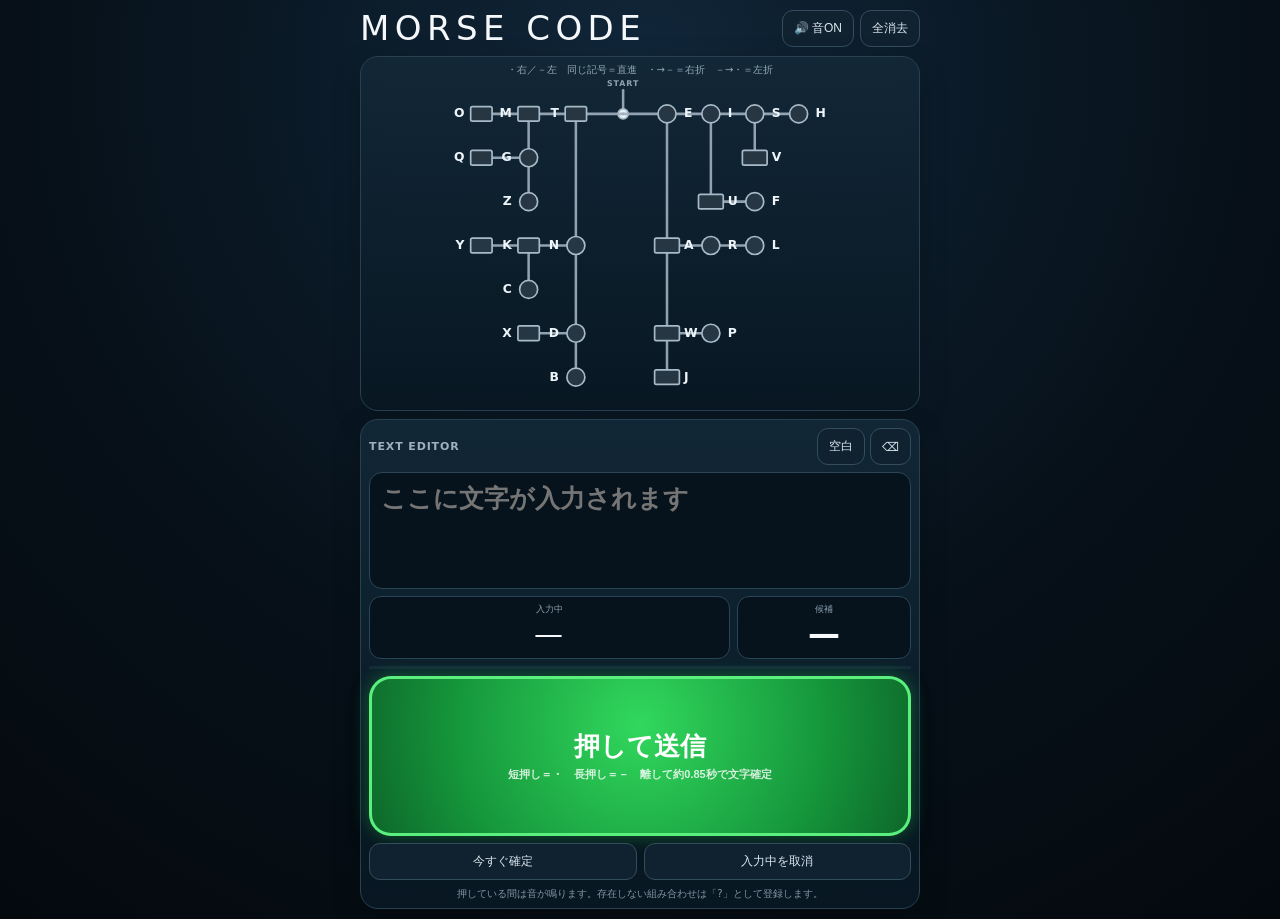
==== morse/index.html @ be8bdde5 "Adjust left-side Morse tree spacing and dash node width" ====
<!doctype html>
<html lang="ja">
<head>
<meta charset="utf-8" />
<meta name="viewport" content="width=device-width,initial-scale=1,viewport-fit=cover" />
<meta name="theme-color" content="#07111a" />
<title>Morse Tap</title>
<style>
:root{
  --line:#9fb0bf;--green:#25f05a;--text:#f4f8fb;--muted:#8396a4;
  --panel:#0d1d2a;--panel2:#07131c;--border:#284150;
}
*{box-sizing:border-box;-webkit-tap-highlight-color:transparent}
html,body{margin:0;min-height:100%;background:radial-gradient(circle at 50% 8%,#102639,#07111a 55%,#04090e);color:var(--text);font-family:system-ui,-apple-system,BlinkMacSystemFont,"Segoe UI",sans-serif}
body{min-height:100svh;padding:max(8px,env(safe-area-inset-top)) 10px max(10px,env(safe-area-inset-bottom));overscroll-behavior:none}
button,.tree-wrap{-webkit-user-select:none;user-select:none;-webkit-touch-callout:none}
.app{width:min(100%,560px);margin:auto;display:grid;gap:8px}
.header{display:flex;align-items:center;justify-content:space-between;gap:8px;min-height:38px}
.title{font-size:clamp(20px,7vw,34px);font-weight:300;letter-spacing:.16em;white-space:nowrap}
.header-actions{display:flex;gap:6px}.mini,.btn{border:1px solid #334d5c;background:#102230;color:#dce7ef;border-radius:11px;padding:9px 11px;font-size:12px;touch-action:manipulation}
.card{background:linear-gradient(180deg,rgba(18,39,55,.96),rgba(8,23,34,.96));border:1px solid var(--border);border-radius:18px;box-shadow:0 10px 30px rgba(0,0,0,.18)}
.tree-wrap{padding:6px 6px 7px;overflow:hidden}
.tree-title{text-align:center;font-size:10px;color:#93a8b7;margin:0 0 3px;line-height:1.3}
.tree-stage{height:clamp(205px,36svh,335px);width:100%}
.tree-stage svg{width:100%;height:100%;display:block}
.wire{stroke:var(--line);stroke-width:4.5;stroke-linecap:round;stroke-linejoin:round;fill:none;opacity:.9}
.wire.on{stroke:var(--green);filter:drop-shadow(0 0 4px #20ff58) drop-shadow(0 0 10px rgba(32,255,88,.7))}
.node-shape{fill:#263743;stroke:#a8bac7;stroke-width:3}.node-shape.on{fill:var(--green);stroke:#8affaa;filter:drop-shadow(0 0 4px #20ff58) drop-shadow(0 0 10px #20ff58)}
.node-letter{fill:#eef5fa;font-size:22px;font-weight:700;dominant-baseline:middle}.root-dot{fill:#e7f1f8;stroke:#a8bac7;stroke-width:3}.root-label{fill:#8fa5b5;font-size:14px;font-weight:700;letter-spacing:.12em}
.work{padding:8px;display:grid;gap:7px}
.editor-head{display:flex;align-items:center;justify-content:space-between;gap:8px}.editor-title{font-size:11px;color:#9fb1bf;font-weight:700;letter-spacing:.08em}.editor-tools{display:flex;gap:5px}
#editor{display:block;width:100%;height:clamp(70px,13svh,120px);resize:none;border:1px solid #2a4555;border-radius:13px;background:var(--panel2);color:#fff;padding:10px 11px;font:600 clamp(18px,5.5vw,25px)/1.45 ui-monospace,SFMono-Regular,Menlo,monospace;outline:none;-webkit-user-select:text;user-select:text;-webkit-touch-callout:default}
#editor:focus{border-color:#4b7188;box-shadow:0 0 0 2px rgba(75,113,136,.18)}
.status{display:grid;grid-template-columns:1.35fr .65fr;gap:7px}.readout{background:var(--panel2);border:1px solid #2a4555;border-radius:12px;padding:6px 8px;text-align:center;min-height:54px}.label{font-size:9px;color:#8da2b2;margin-bottom:2px}.morse{font-size:clamp(21px,6vw,29px);letter-spacing:.08em;line-height:1.15;white-space:nowrap;overflow:hidden;text-overflow:ellipsis}.decoded{font-size:clamp(24px,7vw,32px);font-weight:800;line-height:1.05}
.waitbar{height:3px;background:#152b39;border-radius:99px;overflow:hidden}.waitfill{height:100%;width:0;background:var(--green);box-shadow:0 0 8px rgba(37,240,90,.7)}
#tap{width:100%;height:clamp(105px,18svh,160px);border:0;border-radius:22px;background:radial-gradient(circle at 50% 30%,#31d85d,#15953b 64%,#0d6629);color:#fff;font-size:clamp(20px,6vw,26px);font-weight:850;touch-action:none;box-shadow:0 0 0 3px #5bf07e inset,0 0 18px rgba(38,240,91,.34),0 10px 24px rgba(0,0,0,.24);transition:transform .06s,filter .06s}
.tap-sub{display:block;font-size:11px;font-weight:600;opacity:.82;margin-top:3px}#tap.active{transform:scale(.985);filter:brightness(1.28);box-shadow:0 0 0 4px #8affaa inset,0 0 24px #21ff58,0 0 45px rgba(33,255,88,.45)}
.bottom{display:grid;grid-template-columns:1fr 1fr;gap:7px}.btn{padding:9px 7px;font-size:12px}.hint{text-align:center;color:var(--muted);font-size:10px;line-height:1.35;margin:0}
@media(max-width:380px){
  body{padding-left:6px;padding-right:6px}.app{gap:6px}.title{font-size:20px;letter-spacing:.1em}.mini{padding:7px 8px}.tree-stage{height:clamp(185px,33svh,260px)}.tree-title{font-size:9px}.node-letter{font-size:20px}.work{padding:6px;gap:5px}#editor{height:70px;padding:8px 9px}.readout{min-height:48px;padding:5px}.label{font-size:8px}#tap{height:100px;border-radius:18px}.bottom{gap:5px}.btn{padding:8px 5px}.hint{font-size:9px}
}
@media(max-height:680px){
  body{padding-top:5px;padding-bottom:5px}.header{min-height:30px}.title{font-size:19px}.tree-stage{height:190px}#editor{height:62px;font-size:18px}.readout{min-height:45px}#tap{height:88px}.tap-sub{margin-top:1px}.hint{display:none}
}
</style>
</head>
<body>
<main class="app">
  <div class="header">
    <div class="title">MORSE CODE</div>
    <div class="header-actions">
      <button id="soundToggle" class="mini" type="button">🔊 音ON</button>
      <button id="clearAll" class="mini" type="button">全消去</button>
    </div>
  </div>

  <section class="card tree-wrap">
    <div class="tree-title">・右／－左　同じ記号＝直進　・→－＝右折　－→・＝左折</div>
    <div class="tree-stage"><svg id="treeSvg" aria-label="モールス樹形図"></svg></div>
  </section>

  <section class="card work">
    <div class="editor-head">
      <div class="editor-title">TEXT EDITOR</div>
      <div class="editor-tools">
        <button id="addSpace" class="mini" type="button">空白</button>
        <button id="backspace" class="mini" type="button">⌫</button>
      </div>
    </div>
    <textarea id="editor" aria-label="モールス解読テキスト" placeholder="ここに文字が入力されます"></textarea>

    <div class="status">
      <div class="readout"><div class="label">入力中</div><div id="morse" class="morse">—</div></div>
      <div class="readout"><div class="label">候補</div><div id="decoded" class="decoded">—</div></div>
    </div>
    <div class="waitbar" aria-hidden="true"><div id="waitfill" class="waitfill"></div></div>

    <button id="tap" type="button">押して送信<span class="tap-sub">短押し＝・　長押し＝－　離して約0.85秒で文字確定</span></button>
    <div class="bottom">
      <button id="commitNow" class="btn" type="button">今すぐ確定</button>
      <button id="clearCurrent" class="btn" type="button">入力中を取消</button>
    </div>
    <p class="hint">押している間は音が鳴ります。存在しない組み合わせは「?」として登録します。</p>
  </section>
</main>

<script>
const MORSE={
  '.':'E','-':'T','..':'I','.-':'A','-.':'N','--':'M',
  '...':'S','..-':'U','.-.':'R','.--':'W','-..':'D','-.-':'K','--.':'G','---':'O',
  '....':'H','...-':'V','..-.':'F','.-..':'L','.--.':'P','.---':'J',
  '-...':'B','-..-':'X','-.-.':'C','-.--':'Y','--..':'Z','--.-':'Q'
};

const svg=document.getElementById('treeSvg');
const NS='http://www.w3.org/2000/svg';
const STEP=78;
const LEFT_STEP=84;
const ROOT={x:400,y:68};
const DIRS=[[1,0],[0,1],[-1,0],[0,-1]];
// T→N +2 / N→D +1 / E→A +2 / A→W +1 / I→U +1
const EDGE_SCALE={'-.':3,'-..':2,'.-':3,'.--':2,'..-':2};
const nodes={'':{path:'',x:ROOT.x,y:ROOT.y,dir:null}};
const paths=Object.keys(MORSE).sort((a,b)=>a.length-b.length||a.localeCompare(b));

for(const path of paths){
  const parentPath=path.slice(0,-1),parent=nodes[parentPath],symbol=path.at(-1);
  let dir;
  if(path.length===1) dir=symbol==='.'?0:2;
  else{
    const prev=path.at(-2);dir=parent.dir;
    if(symbol!==prev){
      if(prev==='.'&&symbol==='-') dir=(dir+1)%4;
      if(prev==='-'&&symbol==='.') dir=(dir+3)%4;
    }
  }
  const scale=EDGE_SCALE[path]||1;
  const moveStep=dir===2?LEFT_STEP:STEP;
  nodes[path]={path,parentPath,symbol,dir,x:parent.x+DIRS[dir][0]*moveStep*scale,y:parent.y+DIRS[dir][1]*moveStep*scale};
}

const positions=paths.map(p=>nodes[p]);
const minX=Math.min(ROOT.x,...positions.map(n=>n.x))-52;
const maxX=Math.max(ROOT.x,...positions.map(n=>n.x))+52;
const maxY=Math.max(ROOT.y,...positions.map(n=>n.y))+46;
svg.setAttribute('viewBox',`${minX} 6 ${maxX-minX} ${maxY-6}`);
svg.setAttribute('preserveAspectRatio','xMidYMid meet');

function el(tag,attrs={}){const n=document.createElementNS(NS,tag);for(const[k,v]of Object.entries(attrs))n.setAttribute(k,v);return n}
function labelPosition(node){const side=node.x<ROOT.x?-1:1;return{x:node.x+side*30,y:node.y,anchor:side<0?'end':'start'}}
function buildTree(){
  svg.innerHTML='';
  svg.appendChild(el('line',{x1:ROOT.x,y1:26,x2:ROOT.x,y2:ROOT.y-10,class:'wire'}));
  svg.appendChild(el('circle',{cx:ROOT.x,cy:ROOT.y,r:9,class:'root-dot'}));
  const st=el('text',{x:ROOT.x,y:18,class:'root-label','text-anchor':'middle'});st.textContent='START';svg.appendChild(st);
  for(const path of paths){const n=nodes[path],p=nodes[n.parentPath];svg.appendChild(el('line',{x1:p.x,y1:p.y,x2:n.x,y2:n.y,class:'wire','data-path':path}))}
  for(const path of paths){
    const n=nodes[path];
    let shape;
    if(n.symbol==='.'){
      shape=el('circle',{cx:n.x,cy:n.y,r:16,class:'node-shape','data-path':path});
    }else{
      const dashW=n.x<ROOT.x?38:44;
      shape=el('rect',{x:n.x-dashW/2,y:n.y-13,width:dashW,height:26,rx:3,class:'node-shape','data-path':path});
    }
    svg.appendChild(shape);
    const lp=labelPosition(n),t=el('text',{x:lp.x,y:lp.y,class:'node-letter','text-anchor':lp.anchor});t.textContent=MORSE[path];svg.appendChild(t);
  }
}
buildTree();

const tap=document.getElementById('tap');
const morseEl=document.getElementById('morse');
const decoded=document.getElementById('decoded');
const editor=document.getElementById('editor');
const waitfill=document.getElementById('waitfill');
const GAP_MS=850;
const DASH_MS=180;
let pressStart=0,pressing=false,current='',commitTimer=null,raf=null,gapStart=0;
let soundOn=true,audioCtx=null,osc=null,gain=null;

function render(){
  morseEl.textContent=current?current.replaceAll('.','・').replaceAll('-','－'):'—';
  decoded.textContent=current?(MORSE[current]||'?'):'—';
  svg.querySelectorAll('[data-path]').forEach(n=>n.classList.toggle('on',!!current&&current.startsWith(n.dataset.path)));
}
function scrollEditor(){editor.scrollTop=editor.scrollHeight;editor.setSelectionRange(editor.value.length,editor.value.length)}
function appendText(s){editor.value+=s;scrollEditor()}
function stopGapAnimation(){if(raf)cancelAnimationFrame(raf);raf=null;waitfill.style.width='0%'}
function animateGap(){
  const pct=Math.min(100,(performance.now()-gapStart)/GAP_MS*100);waitfill.style.width=pct+'%';
  if(pct<100&&current&&!pressing)raf=requestAnimationFrame(animateGap);else raf=null;
}
function scheduleCommit(){
  clearTimeout(commitTimer);stopGapAnimation();
  if(!current)return;
  gapStart=performance.now();raf=requestAnimationFrame(animateGap);
  commitTimer=setTimeout(commitCurrent,GAP_MS);
}
function commitCurrent(){
  clearTimeout(commitTimer);commitTimer=null;stopGapAnimation();
  if(!current)return;
  appendText(MORSE[current]||'?');
  current='';render();
}
function clearCurrent(){clearTimeout(commitTimer);commitTimer=null;stopGapAnimation();current='';render()}

function ensureAudio(){
  if(!audioCtx){const AC=window.AudioContext||window.webkitAudioContext;if(AC)audioCtx=new AC()}
  if(audioCtx&&audioCtx.state==='suspended')audioCtx.resume();
}
function startTone(){
  if(!soundOn)return;ensureAudio();if(!audioCtx)return;
  stopTone();
  osc=audioCtx.createOscillator();gain=audioCtx.createGain();
  osc.type='sine';osc.frequency.value=660;gain.gain.setValueAtTime(0.0001,audioCtx.currentTime);gain.gain.exponentialRampToValueAtTime(0.22,audioCtx.currentTime+0.012);
  osc.connect(gain);gain.connect(audioCtx.destination);osc.start();
}
function stopTone(){
  if(!osc||!audioCtx)return;
  try{gain.gain.cancelScheduledValues(audioCtx.currentTime);gain.gain.setValueAtTime(Math.max(gain.gain.value,0.0001),audioCtx.currentTime);gain.gain.exponentialRampToValueAtTime(0.0001,audioCtx.currentTime+0.025);osc.stop(audioCtx.currentTime+0.03)}catch(e){}
  osc=null;gain=null;
}

function down(e){
  if(e.cancelable)e.preventDefault();if(pressing)return;
  clearTimeout(commitTimer);commitTimer=null;stopGapAnimation();
  pressing=true;pressStart=performance.now();tap.classList.add('active');startTone();
  try{tap.setPointerCapture?.(e.pointerId)}catch(_){}
}
function up(e){
  if(e.cancelable)e.preventDefault();if(!pressing)return;
  const ms=performance.now()-pressStart;pressing=false;tap.classList.remove('active');stopTone();
  current+=ms<DASH_MS?'.':'-';render();scheduleCommit();
}

tap.addEventListener('pointerdown',down);
tap.addEventListener('pointerup',up);
tap.addEventListener('pointercancel',up);
tap.addEventListener('contextmenu',e=>e.preventDefault());
tap.addEventListener('selectstart',e=>e.preventDefault());

document.getElementById('commitNow').onclick=commitCurrent;
document.getElementById('clearCurrent').onclick=clearCurrent;
document.getElementById('addSpace').onclick=()=>{if(current)commitCurrent();appendText(' ')};
document.getElementById('backspace').onclick=()=>{if(current){clearCurrent();return}editor.value=editor.value.slice(0,-1);scrollEditor()};
document.getElementById('clearAll').onclick=()=>{clearCurrent();editor.value=''};
document.getElementById('soundToggle').onclick=e=>{soundOn=!soundOn;e.currentTarget.textContent=soundOn?'🔊 音ON':'🔇 音OFF';if(!soundOn)stopTone()};

render();
</script>
</body>
</html>
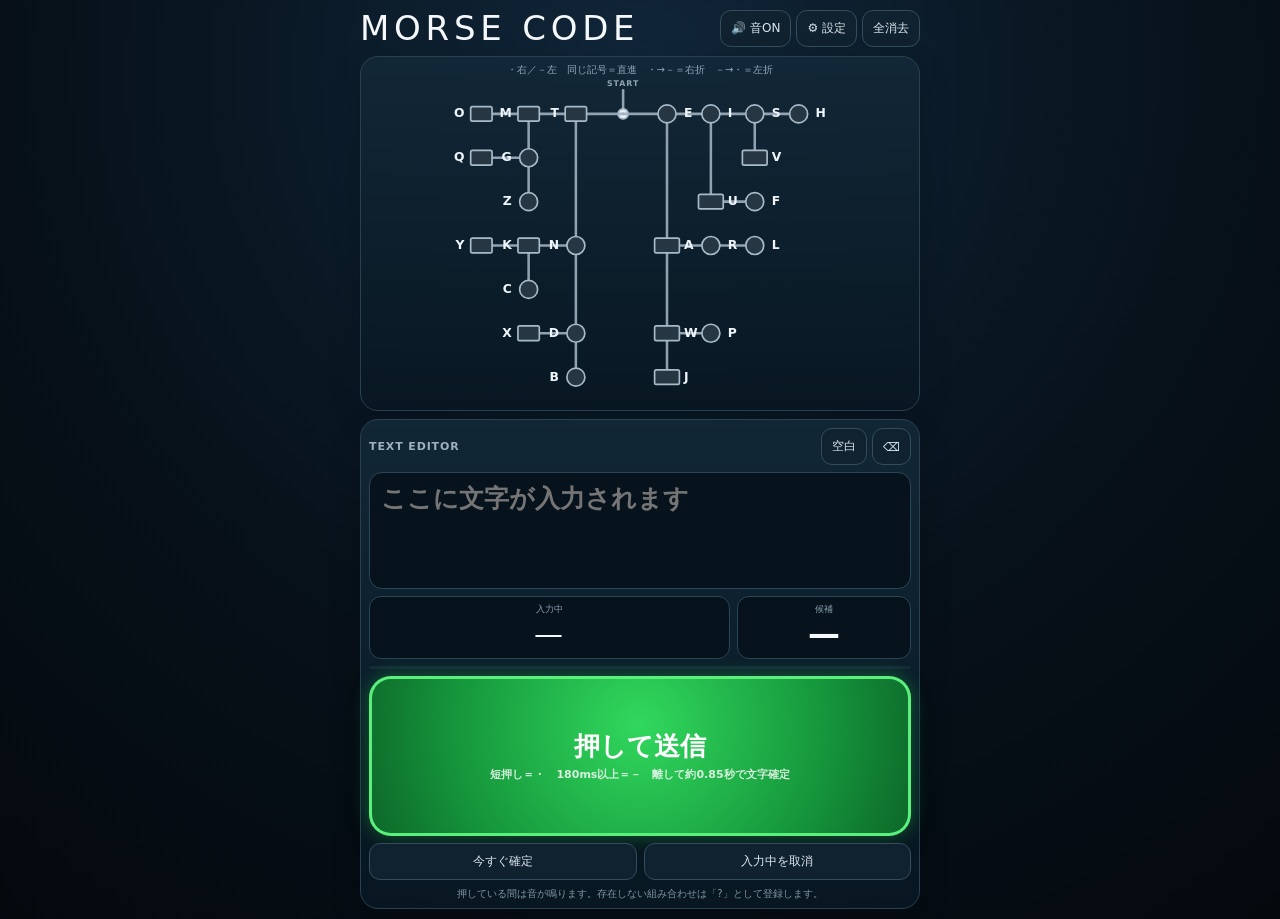
==== commit de5b2b39: "Add adjustable Morse timing settings with live preview" ====
--- a/morse/index.html
+++ b/morse/index.html
@@ -13,11 +13,13 @@
 *{box-sizing:border-box;-webkit-tap-highlight-color:transparent}
 html,body{margin:0;min-height:100%;background:radial-gradient(circle at 50% 8%,#102639,#07111a 55%,#04090e);color:var(--text);font-family:system-ui,-apple-system,BlinkMacSystemFont,"Segoe UI",sans-serif}
 body{min-height:100svh;padding:max(8px,env(safe-area-inset-top)) 10px max(10px,env(safe-area-inset-bottom));overscroll-behavior:none}
+body.settings-open{overflow:hidden}
 button,.tree-wrap{-webkit-user-select:none;user-select:none;-webkit-touch-callout:none}
+button,input{font:inherit}
 .app{width:min(100%,560px);margin:auto;display:grid;gap:8px}
-.header{display:flex;align-items:center;justify-content:space-between;gap:8px;min-height:38px}
-.title{font-size:clamp(20px,7vw,34px);font-weight:300;letter-spacing:.16em;white-space:nowrap}
-.header-actions{display:flex;gap:6px}.mini,.btn{border:1px solid #334d5c;background:#102230;color:#dce7ef;border-radius:11px;padding:9px 11px;font-size:12px;touch-action:manipulation}
+.header{display:flex;align-items:center;justify-content:space-between;gap:6px;min-height:38px}
+.title{font-size:clamp(19px,6.5vw,34px);font-weight:300;letter-spacing:.14em;white-space:nowrap}
+.header-actions{display:flex;gap:5px;flex-shrink:0}.mini,.btn{border:1px solid #334d5c;background:#102230;color:#dce7ef;border-radius:11px;padding:9px 10px;font-size:12px;touch-action:manipulation}
 .card{background:linear-gradient(180deg,rgba(18,39,55,.96),rgba(8,23,34,.96));border:1px solid var(--border);border-radius:18px;box-shadow:0 10px 30px rgba(0,0,0,.18)}
 .tree-wrap{padding:6px 6px 7px;overflow:hidden}
 .tree-title{text-align:center;font-size:10px;color:#93a8b7;margin:0 0 3px;line-height:1.3}
@@ -36,11 +38,19 @@
 #tap{width:100%;height:clamp(105px,18svh,160px);border:0;border-radius:22px;background:radial-gradient(circle at 50% 30%,#31d85d,#15953b 64%,#0d6629);color:#fff;font-size:clamp(20px,6vw,26px);font-weight:850;touch-action:none;box-shadow:0 0 0 3px #5bf07e inset,0 0 18px rgba(38,240,91,.34),0 10px 24px rgba(0,0,0,.24);transition:transform .06s,filter .06s}
 .tap-sub{display:block;font-size:11px;font-weight:600;opacity:.82;margin-top:3px}#tap.active{transform:scale(.985);filter:brightness(1.28);box-shadow:0 0 0 4px #8affaa inset,0 0 24px #21ff58,0 0 45px rgba(33,255,88,.45)}
 .bottom{display:grid;grid-template-columns:1fr 1fr;gap:7px}.btn{padding:9px 7px;font-size:12px}.hint{text-align:center;color:var(--muted);font-size:10px;line-height:1.35;margin:0}
+
+/* Settings bottom sheet */
+.settings-backdrop{position:fixed;inset:0;background:rgba(0,0,0,.62);backdrop-filter:blur(5px);-webkit-backdrop-filter:blur(5px);display:none;align-items:flex-end;justify-content:center;z-index:50;padding:12px 10px max(10px,env(safe-area-inset-bottom))}
+.settings-backdrop.open{display:flex}
+.settings-sheet{width:min(100%,560px);max-height:min(84svh,720px);overflow:auto;background:linear-gradient(180deg,#102534,#091723);border:1px solid #355263;border-radius:22px 22px 16px 16px;box-shadow:0 -14px 50px rgba(0,0,0,.45);padding:13px}
+.settings-head{display:flex;align-items:center;justify-content:space-between;gap:8px;margin-bottom:8px}.settings-title{font-size:19px;font-weight:800;letter-spacing:.04em}.close-settings{width:38px;height:38px;padding:0;border-radius:11px;font-size:20px}
+.preview{background:#06121b;border:1px solid #284554;border-radius:15px;padding:10px 12px;margin-bottom:11px;text-align:center}.preview-top{display:flex;align-items:center;justify-content:center;gap:7px;color:#a7bac7;font-size:11px}.preview-led{width:8px;height:8px;border-radius:50%;background:var(--green);box-shadow:0 0 9px var(--green)}.preview-code{font:800 25px/1.25 ui-monospace,SFMono-Regular,Menlo,monospace;letter-spacing:.1em;margin-top:5px}.preview-current{height:20px;margin-top:2px;color:var(--green);font-size:13px;font-weight:800}.setting-row{background:#0a1924;border:1px solid #294451;border-radius:15px;padding:11px;margin-top:9px}.setting-name{font-size:14px;font-weight:800}.setting-help{font-size:10px;color:#8499a8;margin-top:3px;line-height:1.45}.setting-control{display:grid;grid-template-columns:1fr 94px;gap:10px;align-items:center;margin-top:10px}.setting-control input[type="range"]{width:100%;accent-color:var(--green)}.number-wrap{display:flex;align-items:center;gap:4px}.number-wrap input{width:67px;background:#06121b;color:#fff;border:1px solid #3a596a;border-radius:9px;padding:8px 6px;text-align:right;font-weight:750;outline:none}.number-wrap input:focus{border-color:var(--green)}.unit{font-size:11px;color:#9aafbc}.scale-labels{display:flex;justify-content:space-between;color:#6f8796;font-size:9px;margin-top:1px}.setting-actions{display:grid;grid-template-columns:1fr 1fr;gap:8px;margin-top:11px}.settings-note{font-size:9px;color:#718794;line-height:1.45;margin:8px 2px 0;text-align:center}
+
 @media(max-width:380px){
-  body{padding-left:6px;padding-right:6px}.app{gap:6px}.title{font-size:20px;letter-spacing:.1em}.mini{padding:7px 8px}.tree-stage{height:clamp(185px,33svh,260px)}.tree-title{font-size:9px}.node-letter{font-size:20px}.work{padding:6px;gap:5px}#editor{height:70px;padding:8px 9px}.readout{min-height:48px;padding:5px}.label{font-size:8px}#tap{height:100px;border-radius:18px}.bottom{gap:5px}.btn{padding:8px 5px}.hint{font-size:9px}
+  body{padding-left:6px;padding-right:6px}.app{gap:6px}.title{font-size:18px;letter-spacing:.08em}.header-actions{gap:3px}.header-actions .mini{padding:7px 7px;font-size:11px}.tree-stage{height:clamp(185px,33svh,260px)}.tree-title{font-size:9px}.node-letter{font-size:20px}.work{padding:6px;gap:5px}#editor{height:70px;padding:8px 9px}.readout{min-height:48px;padding:5px}.label{font-size:8px}#tap{height:100px;border-radius:18px}.bottom{gap:5px}.btn{padding:8px 5px}.hint{font-size:9px}.settings-backdrop{padding-left:5px;padding-right:5px}.settings-sheet{padding:10px;max-height:88svh}.setting-control{grid-template-columns:1fr 86px;gap:7px}.number-wrap input{width:60px}.preview-code{font-size:22px}
 }
 @media(max-height:680px){
-  body{padding-top:5px;padding-bottom:5px}.header{min-height:30px}.title{font-size:19px}.tree-stage{height:190px}#editor{height:62px;font-size:18px}.readout{min-height:45px}#tap{height:88px}.tap-sub{margin-top:1px}.hint{display:none}
+  body{padding-top:5px;padding-bottom:5px}.header{min-height:30px}.title{font-size:18px}.tree-stage{height:190px}#editor{height:62px;font-size:18px}.readout{min-height:45px}#tap{height:88px}.tap-sub{margin-top:1px}.hint{display:none}.settings-sheet{max-height:91svh}.preview{padding:7px 10px}.setting-row{padding:9px}.setting-help{line-height:1.3}
 }
 </style>
 </head>
@@ -50,6 +60,7 @@
     <div class="title">MORSE CODE</div>
     <div class="header-actions">
       <button id="soundToggle" class="mini" type="button">🔊 音ON</button>
+      <button id="openSettings" class="mini" type="button">⚙️ 設定</button>
       <button id="clearAll" class="mini" type="button">全消去</button>
     </div>
   </div>
@@ -75,7 +86,7 @@
     </div>
     <div class="waitbar" aria-hidden="true"><div id="waitfill" class="waitfill"></div></div>
 
-    <button id="tap" type="button">押して送信<span class="tap-sub">短押し＝・　長押し＝－　離して約0.85秒で文字確定</span></button>
+    <button id="tap" type="button">押して送信<span id="tapSub" class="tap-sub"></span></button>
     <div class="bottom">
       <button id="commitNow" class="btn" type="button">今すぐ確定</button>
       <button id="clearCurrent" class="btn" type="button">入力中を取消</button>
@@ -83,6 +94,47 @@
     <p class="hint">押している間は音が鳴ります。存在しない組み合わせは「?」として登録します。</p>
   </section>
 </main>
+
+<div id="settingsBackdrop" class="settings-backdrop" aria-hidden="true">
+  <section class="settings-sheet" role="dialog" aria-modal="true" aria-labelledby="settingsTitle">
+    <div class="settings-head">
+      <div id="settingsTitle" class="settings-title">⚙️ MORSE SETTINGS</div>
+      <button id="closeSettings" class="mini close-settings" type="button" aria-label="設定を閉じる">×</button>
+    </div>
+
+    <div class="preview">
+      <div class="preview-top"><span class="preview-led"></span><span>サンプル再生中 — SOS</span></div>
+      <div class="preview-code">・・・　－－－　・・・</div>
+      <div id="previewCurrent" class="preview-current">設定を耳で確認できます</div>
+    </div>
+
+    <div class="setting-row">
+      <div class="setting-name">トン / ツーの境界</div>
+      <div class="setting-help">この時間より短ければ「・」、以上なら「－」として判定します。</div>
+      <div class="setting-control">
+        <input id="dashRange" type="range" min="80" max="500" step="10" />
+        <div class="number-wrap"><input id="dashNumber" type="number" inputmode="numeric" min="80" max="500" step="10" /><span class="unit">ms</span></div>
+      </div>
+      <div class="scale-labels"><span>短い</span><span>デフォルト 180ms</span><span>長い</span></div>
+    </div>
+
+    <div class="setting-row">
+      <div class="setting-name">文字同士の境界</div>
+      <div class="setting-help">最後の入力から、この時間だけ何も押さなければ1文字として自動確定します。</div>
+      <div class="setting-control">
+        <input id="gapRange" type="range" min="300" max="2000" step="50" />
+        <div class="number-wrap"><input id="gapNumber" type="number" inputmode="numeric" min="300" max="2000" step="50" /><span class="unit">ms</span></div>
+      </div>
+      <div class="scale-labels"><span>速く確定</span><span>デフォルト 850ms</span><span>ゆっくり</span></div>
+    </div>
+
+    <div class="setting-actions">
+      <button id="resetSettings" class="btn" type="button">デフォルトに戻す</button>
+      <button id="doneSettings" class="btn" type="button">完了</button>
+    </div>
+    <div class="settings-note">変更は自動保存され、この端末のブラウザに保持されます。サンプル音は設定画面を閉じると停止します。</div>
+  </section>
+</div>
 
 <script>
 const MORSE={
@@ -149,20 +201,39 @@
 }
 buildTree();
 
+const DEFAULT_DASH_MS=180;
+const DEFAULT_GAP_MS=850;
+const DASH_MIN=80,DASH_MAX=500,GAP_MIN=300,GAP_MAX=2000;
+const DASH_KEY='morse_dash_threshold';
+const GAP_KEY='morse_character_gap';
+
+function clamp(v,min,max){return Math.min(max,Math.max(min,v))}
+function loadSetting(key,fallback,min,max){
+  try{
+    const v=Number(localStorage.getItem(key));
+    return Number.isFinite(v)&&v>=min&&v<=max?v:fallback;
+  }catch(_){return fallback}
+}
+function saveSetting(key,value){try{localStorage.setItem(key,String(value))}catch(_){}}
+
+let DASH_MS=loadSetting(DASH_KEY,DEFAULT_DASH_MS,DASH_MIN,DASH_MAX);
+let GAP_MS=loadSetting(GAP_KEY,DEFAULT_GAP_MS,GAP_MIN,GAP_MAX);
+
 const tap=document.getElementById('tap');
+const tapSub=document.getElementById('tapSub');
 const morseEl=document.getElementById('morse');
 const decoded=document.getElementById('decoded');
 const editor=document.getElementById('editor');
 const waitfill=document.getElementById('waitfill');
-const GAP_MS=850;
-const DASH_MS=180;
 let pressStart=0,pressing=false,current='',commitTimer=null,raf=null,gapStart=0;
 let soundOn=true,audioCtx=null,osc=null,gain=null;
 
+function updateTapHelp(){tapSub.textContent=`短押し＝・　${DASH_MS}ms以上＝－　離して約${(GAP_MS/1000).toFixed(GAP_MS%1000===0?0:2)}秒で文字確定`}
 function render(){
   morseEl.textContent=current?current.replaceAll('.','・').replaceAll('-','－'):'—';
   decoded.textContent=current?(MORSE[current]||'?'):'—';
   svg.querySelectorAll('[data-path]').forEach(n=>n.classList.toggle('on',!!current&&current.startsWith(n.dataset.path)));
+  updateTapHelp();
 }
 function scrollEditor(){editor.scrollTop=editor.scrollHeight;editor.setSelectionRange(editor.value.length,editor.value.length)}
 function appendText(s){editor.value+=s;scrollEditor()}
@@ -227,7 +298,101 @@
 document.getElementById('clearAll').onclick=()=>{clearCurrent();editor.value=''};
 document.getElementById('soundToggle').onclick=e=>{soundOn=!soundOn;e.currentTarget.textContent=soundOn?'🔊 音ON':'🔇 音OFF';if(!soundOn)stopTone()};
 
-render();
+// Settings UI
+const settingsBackdrop=document.getElementById('settingsBackdrop');
+const dashRange=document.getElementById('dashRange');
+const dashNumber=document.getElementById('dashNumber');
+const gapRange=document.getElementById('gapRange');
+const gapNumber=document.getElementById('gapNumber');
+const previewCurrent=document.getElementById('previewCurrent');
+let settingsOpen=false,previewToken=0,previewOsc=null,previewGain=null;
+
+function syncSettingsUI(){
+  dashRange.value=DASH_MS;dashNumber.value=DASH_MS;
+  gapRange.value=GAP_MS;gapNumber.value=GAP_MS;
+}
+function applyDash(value){
+  const v=clamp(Math.round(Number(value)||DEFAULT_DASH_MS),DASH_MIN,DASH_MAX);
+  DASH_MS=v;saveSetting(DASH_KEY,v);syncSettingsUI();render();restartPreview();
+}
+function applyGap(value){
+  const v=clamp(Math.round(Number(value)||DEFAULT_GAP_MS),GAP_MIN,GAP_MAX);
+  GAP_MS=v;saveSetting(GAP_KEY,v);syncSettingsUI();render();
+  if(current&&!pressing)scheduleCommit();
+  restartPreview();
+}
+
+dashRange.addEventListener('input',e=>applyDash(e.target.value));
+gapRange.addEventListener('input',e=>applyGap(e.target.value));
+dashNumber.addEventListener('change',e=>applyDash(e.target.value));
+gapNumber.addEventListener('change',e=>applyGap(e.target.value));
+dashNumber.addEventListener('keydown',e=>{if(e.key==='Enter'){e.preventDefault();applyDash(e.currentTarget.value);e.currentTarget.blur()}});
+gapNumber.addEventListener('keydown',e=>{if(e.key==='Enter'){e.preventDefault();applyGap(e.currentTarget.value);e.currentTarget.blur()}});
+
+function stopPreviewTone(){
+  if(!previewOsc||!audioCtx)return;
+  try{previewGain.gain.cancelScheduledValues(audioCtx.currentTime);previewGain.gain.setValueAtTime(Math.max(previewGain.gain.value,0.0001),audioCtx.currentTime);previewGain.gain.exponentialRampToValueAtTime(0.0001,audioCtx.currentTime+0.02);previewOsc.stop(audioCtx.currentTime+0.025)}catch(_){}
+  previewOsc=null;previewGain=null;
+}
+function wait(ms,token){return new Promise(resolve=>setTimeout(()=>resolve(token===previewToken),Math.max(0,ms)))}
+async function previewTone(ms,token,symbol){
+  if(!settingsOpen||token!==previewToken)return false;
+  ensureAudio();if(!audioCtx)return wait(ms,token);
+  stopPreviewTone();
+  previewCurrent.textContent=symbol==='.'?'・ トン':'－ ツー';
+  previewOsc=audioCtx.createOscillator();previewGain=audioCtx.createGain();
+  previewOsc.type='sine';previewOsc.frequency.value=660;
+  previewGain.gain.setValueAtTime(0.0001,audioCtx.currentTime);previewGain.gain.exponentialRampToValueAtTime(0.20,audioCtx.currentTime+0.01);
+  previewOsc.connect(previewGain);previewGain.connect(audioCtx.destination);previewOsc.start();
+  const ok=await wait(ms,token);stopPreviewTone();return ok;
+}
+async function runPreview(token){
+  const sample=['...','---','...'];
+  while(settingsOpen&&token===previewToken){
+    for(let ci=0;ci<sample.length;ci++){
+      const code=sample[ci];
+      for(let si=0;si<code.length;si++){
+        const symbol=code[si];
+        const dotMs=Math.max(45,Math.round(DASH_MS*0.55));
+        const dashMs=Math.max(dotMs+20,Math.round(DASH_MS*1.5));
+        if(!await previewTone(symbol==='.'?dotMs:dashMs,token,symbol))return;
+        if(si<code.length-1){
+          previewCurrent.textContent='記号間';
+          if(!await wait(Math.max(35,Math.round(DASH_MS*0.5)),token))return;
+        }
+      }
+      if(ci<sample.length-1){
+        previewCurrent.textContent=`文字間 ${GAP_MS}ms`;
+        if(!await wait(GAP_MS,token))return;
+      }
+    }
+    previewCurrent.textContent='SOS ループ';
+    if(!await wait(Math.max(450,Math.round(GAP_MS*1.25)),token))return;
+  }
+}
+function restartPreview(){
+  if(!settingsOpen)return;
+  previewToken++;stopPreviewTone();
+  const token=previewToken;
+  previewCurrent.textContent='設定を反映中…';
+  setTimeout(()=>{if(settingsOpen&&token===previewToken)runPreview(token)},35);
+}
+function openSettings(){
+  settingsOpen=true;settingsBackdrop.classList.add('open');settingsBackdrop.setAttribute('aria-hidden','false');document.body.classList.add('settings-open');
+  syncSettingsUI();ensureAudio();restartPreview();
+}
+function closeSettings(){
+  settingsOpen=false;previewToken++;stopPreviewTone();previewCurrent.textContent='設定を耳で確認できます';settingsBackdrop.classList.remove('open');settingsBackdrop.setAttribute('aria-hidden','true');document.body.classList.remove('settings-open');
+}
+
+document.getElementById('openSettings').onclick=openSettings;
+document.getElementById('closeSettings').onclick=closeSettings;
+document.getElementById('doneSettings').onclick=closeSettings;
+document.getElementById('resetSettings').onclick=()=>{DASH_MS=DEFAULT_DASH_MS;GAP_MS=DEFAULT_GAP_MS;saveSetting(DASH_KEY,DASH_MS);saveSetting(GAP_KEY,GAP_MS);syncSettingsUI();render();if(current&&!pressing)scheduleCommit();restartPreview()};
+settingsBackdrop.addEventListener('pointerdown',e=>{if(e.target===settingsBackdrop)closeSettings()});
+document.addEventListener('keydown',e=>{if(e.key==='Escape'&&settingsOpen)closeSettings()});
+
+syncSettingsUI();render();
 </script>
 </body>
 </html>
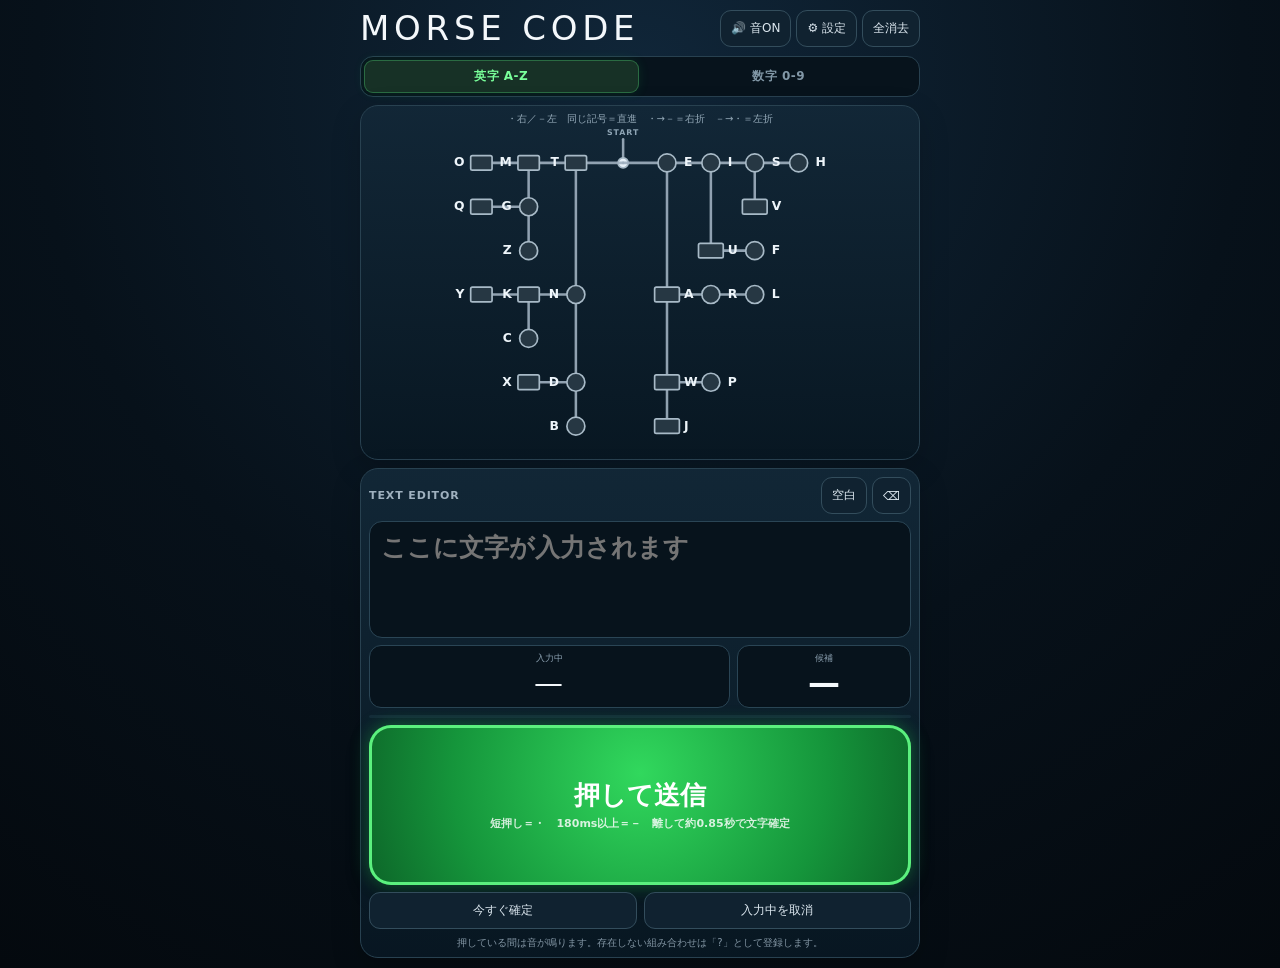
==== commit 49adc58c: "Add numeric Morse mode and tree" ====
--- a/morse/index.html
+++ b/morse/index.html
@@ -21,6 +21,9 @@
 .title{font-size:clamp(19px,6.5vw,34px);font-weight:300;letter-spacing:.14em;white-space:nowrap}
 .header-actions{display:flex;gap:5px;flex-shrink:0}.mini,.btn{border:1px solid #334d5c;background:#102230;color:#dce7ef;border-radius:11px;padding:9px 10px;font-size:12px;touch-action:manipulation}
 .card{background:linear-gradient(180deg,rgba(18,39,55,.96),rgba(8,23,34,.96));border:1px solid var(--border);border-radius:18px;box-shadow:0 10px 30px rgba(0,0,0,.18)}
+.mode-tabs{display:grid;grid-template-columns:1fr 1fr;gap:3px;padding:3px;background:#07131c;border:1px solid #284150;border-radius:13px}
+.mode-tab{border:0;background:transparent;color:#8298a7;border-radius:9px;padding:8px 10px;font-size:12px;font-weight:800;letter-spacing:.04em;touch-action:manipulation;transition:background .15s,color .15s,box-shadow .15s}
+.mode-tab.active{background:#173126;color:#79ff9a;box-shadow:inset 0 0 0 1px #2a6b42,0 0 12px rgba(37,240,90,.10)}
 .tree-wrap{padding:6px 6px 7px;overflow:hidden}
 .tree-title{text-align:center;font-size:10px;color:#93a8b7;margin:0 0 3px;line-height:1.3}
 .tree-stage{height:clamp(205px,36svh,335px);width:100%}
@@ -47,10 +50,10 @@
 .preview{background:#06121b;border:1px solid #284554;border-radius:15px;padding:10px 12px;margin-bottom:11px;text-align:center}.preview-top{display:flex;align-items:center;justify-content:center;gap:7px;color:#a7bac7;font-size:11px}.preview-led{width:8px;height:8px;border-radius:50%;background:var(--green);box-shadow:0 0 9px var(--green)}.preview-code{font:800 25px/1.25 ui-monospace,SFMono-Regular,Menlo,monospace;letter-spacing:.1em;margin-top:5px}.preview-current{height:20px;margin-top:2px;color:var(--green);font-size:13px;font-weight:800}.setting-row{background:#0a1924;border:1px solid #294451;border-radius:15px;padding:11px;margin-top:9px}.setting-name{font-size:14px;font-weight:800}.setting-help{font-size:10px;color:#8499a8;margin-top:3px;line-height:1.45}.setting-control{display:grid;grid-template-columns:1fr 94px;gap:10px;align-items:center;margin-top:10px}.setting-control input[type="range"]{width:100%;accent-color:var(--green)}.number-wrap{display:flex;align-items:center;gap:4px}.number-wrap input{width:67px;background:#06121b;color:#fff;border:1px solid #3a596a;border-radius:9px;padding:8px 6px;text-align:right;font-weight:750;outline:none}.number-wrap input:focus{border-color:var(--green)}.unit{font-size:11px;color:#9aafbc}.scale-labels{display:flex;justify-content:space-between;color:#6f8796;font-size:9px;margin-top:1px}.setting-actions{display:grid;grid-template-columns:1fr 1fr;gap:8px;margin-top:11px}.settings-note{font-size:9px;color:#718794;line-height:1.45;margin:8px 2px 0;text-align:center}
 
 @media(max-width:380px){
-  body{padding-left:6px;padding-right:6px}.app{gap:6px}.title{font-size:18px;letter-spacing:.08em}.header-actions{gap:3px}.header-actions .mini{padding:7px 7px;font-size:11px}.tree-stage{height:clamp(185px,33svh,260px)}.tree-title{font-size:9px}.node-letter{font-size:20px}.work{padding:6px;gap:5px}#editor{height:70px;padding:8px 9px}.readout{min-height:48px;padding:5px}.label{font-size:8px}#tap{height:100px;border-radius:18px}.bottom{gap:5px}.btn{padding:8px 5px}.hint{font-size:9px}.settings-backdrop{padding-left:5px;padding-right:5px}.settings-sheet{padding:10px;max-height:88svh}.setting-control{grid-template-columns:1fr 86px;gap:7px}.number-wrap input{width:60px}.preview-code{font-size:22px}
+  body{padding-left:6px;padding-right:6px}.app{gap:6px}.title{font-size:18px;letter-spacing:.08em}.header-actions{gap:3px}.header-actions .mini{padding:7px 7px;font-size:11px}.mode-tab{padding:7px 8px;font-size:11px}.tree-stage{height:clamp(185px,33svh,260px)}.tree-title{font-size:9px}.node-letter{font-size:20px}.work{padding:6px;gap:5px}#editor{height:70px;padding:8px 9px}.readout{min-height:48px;padding:5px}.label{font-size:8px}#tap{height:100px;border-radius:18px}.bottom{gap:5px}.btn{padding:8px 5px}.hint{font-size:9px}.settings-backdrop{padding-left:5px;padding-right:5px}.settings-sheet{padding:10px;max-height:88svh}.setting-control{grid-template-columns:1fr 86px;gap:7px}.number-wrap input{width:60px}.preview-code{font-size:22px}
 }
 @media(max-height:680px){
-  body{padding-top:5px;padding-bottom:5px}.header{min-height:30px}.title{font-size:18px}.tree-stage{height:190px}#editor{height:62px;font-size:18px}.readout{min-height:45px}#tap{height:88px}.tap-sub{margin-top:1px}.hint{display:none}.settings-sheet{max-height:91svh}.preview{padding:7px 10px}.setting-row{padding:9px}.setting-help{line-height:1.3}
+  body{padding-top:5px;padding-bottom:5px}.header{min-height:30px}.title{font-size:18px}.mode-tab{padding:6px 8px}.tree-stage{height:190px}#editor{height:62px;font-size:18px}.readout{min-height:45px}#tap{height:88px}.tap-sub{margin-top:1px}.hint{display:none}.settings-sheet{max-height:91svh}.preview{padding:7px 10px}.setting-row{padding:9px}.setting-help{line-height:1.3}
 }
 </style>
 </head>
@@ -65,6 +68,11 @@
     </div>
   </div>
 
+  <div class="mode-tabs" role="tablist" aria-label="モールス入力モード">
+    <button id="lettersTab" class="mode-tab" type="button" role="tab" aria-selected="true">英字 A-Z</button>
+    <button id="numbersTab" class="mode-tab" type="button" role="tab" aria-selected="false">数字 0-9</button>
+  </div>
+
   <section class="card tree-wrap">
     <div class="tree-title">・右／－左　同じ記号＝直進　・→－＝右折　－→・＝左折</div>
     <div class="tree-stage"><svg id="treeSvg" aria-label="モールス樹形図"></svg></div>
@@ -91,7 +99,7 @@
       <button id="commitNow" class="btn" type="button">今すぐ確定</button>
       <button id="clearCurrent" class="btn" type="button">入力中を取消</button>
     </div>
-    <p class="hint">押している間は音が鳴ります。存在しない組み合わせは「?」として登録します。</p>
+    <p id="hint" class="hint">押している間は音が鳴ります。存在しない組み合わせは「?」として登録します。</p>
   </section>
 </main>
 
@@ -137,50 +145,78 @@
 </div>
 
 <script>
-const MORSE={
+const LETTER_MORSE={
   '.':'E','-':'T','..':'I','.-':'A','-.':'N','--':'M',
   '...':'S','..-':'U','.-.':'R','.--':'W','-..':'D','-.-':'K','--.':'G','---':'O',
   '....':'H','...-':'V','..-.':'F','.-..':'L','.--.':'P','.---':'J',
   '-...':'B','-..-':'X','-.-.':'C','-.--':'Y','--..':'Z','--.-':'Q'
 };
+const NUMBER_MORSE={
+  '.----':'1','..---':'2','...--':'3','....-':'4','.....':'5',
+  '-....':'6','--...':'7','---..':'8','----.':'9','-----':'0'
+};
+
+const MODES={
+  letters:{map:LETTER_MORSE,step:78,leftStep:84,edgeScale:{'-.':3,'-..':2,'.-':3,'.--':2,'..-':2}},
+  numbers:{map:NUMBER_MORSE,step:58,leftStep:58,edgeScale:{}}
+};
+const MODE_KEY='morse_mode';
 
 const svg=document.getElementById('treeSvg');
 const NS='http://www.w3.org/2000/svg';
-const STEP=78;
-const LEFT_STEP=84;
 const ROOT={x:400,y:68};
 const DIRS=[[1,0],[0,1],[-1,0],[0,-1]];
-// T→N +2 / N→D +1 / E→A +2 / A→W +1 / I→U +1
-const EDGE_SCALE={'-.':3,'-..':2,'.-':3,'.--':2,'..-':2};
-const nodes={'':{path:'',x:ROOT.x,y:ROOT.y,dir:null}};
-const paths=Object.keys(MORSE).sort((a,b)=>a.length-b.length||a.localeCompare(b));
-
-for(const path of paths){
-  const parentPath=path.slice(0,-1),parent=nodes[parentPath],symbol=path.at(-1);
-  let dir;
-  if(path.length===1) dir=symbol==='.'?0:2;
-  else{
-    const prev=path.at(-2);dir=parent.dir;
-    if(symbol!==prev){
-      if(prev==='.'&&symbol==='-') dir=(dir+1)%4;
-      if(prev==='-'&&symbol==='.') dir=(dir+3)%4;
-    }
-  }
-  const scale=EDGE_SCALE[path]||1;
-  const moveStep=dir===2?LEFT_STEP:STEP;
-  nodes[path]={path,parentPath,symbol,dir,x:parent.x+DIRS[dir][0]*moveStep*scale,y:parent.y+DIRS[dir][1]*moveStep*scale};
-}
-
-const positions=paths.map(p=>nodes[p]);
-const minX=Math.min(ROOT.x,...positions.map(n=>n.x))-52;
-const maxX=Math.max(ROOT.x,...positions.map(n=>n.x))+52;
-const maxY=Math.max(ROOT.y,...positions.map(n=>n.y))+46;
-svg.setAttribute('viewBox',`${minX} 6 ${maxX-minX} ${maxY-6}`);
-svg.setAttribute('preserveAspectRatio','xMidYMid meet');
+const lettersTab=document.getElementById('lettersTab');
+const numbersTab=document.getElementById('numbersTab');
+const hint=document.getElementById('hint');
+let activeMode=loadMode();
+let nodes={};
+let paths=[];
+
+function loadMode(){
+  try{return localStorage.getItem(MODE_KEY)==='numbers'?'numbers':'letters'}catch(_){return'letters'}
+}
+function saveMode(){try{localStorage.setItem(MODE_KEY,activeMode)}catch(_){}}
+function getMap(){return MODES[activeMode].map}
+function getAllPaths(map){
+  const all=new Set();
+  for(const code of Object.keys(map))for(let i=1;i<=code.length;i++)all.add(code.slice(0,i));
+  return [...all].sort((a,b)=>a.length-b.length||a.localeCompare(b));
+}
+function hasValidPrefix(value){return Object.keys(getMap()).some(code=>code.startsWith(value))}
 
 function el(tag,attrs={}){const n=document.createElementNS(NS,tag);for(const[k,v]of Object.entries(attrs))n.setAttribute(k,v);return n}
 function labelPosition(node){const side=node.x<ROOT.x?-1:1;return{x:node.x+side*30,y:node.y,anchor:side<0?'end':'start'}}
 function buildTree(){
+  const config=MODES[activeMode];
+  const map=config.map;
+  nodes={'':{path:'',x:ROOT.x,y:ROOT.y,dir:null}};
+  paths=getAllPaths(map);
+
+  for(const path of paths){
+    const parentPath=path.slice(0,-1),parent=nodes[parentPath],symbol=path.at(-1);
+    let dir;
+    if(path.length===1) dir=symbol==='.'?0:2;
+    else{
+      const prev=path.at(-2);dir=parent.dir;
+      if(symbol!==prev){
+        if(prev==='.'&&symbol==='-') dir=(dir+1)%4;
+        if(prev==='-'&&symbol==='.') dir=(dir+3)%4;
+      }
+    }
+    const scale=config.edgeScale[path]||1;
+    const moveStep=dir===2?config.leftStep:config.step;
+    nodes[path]={path,parentPath,symbol,dir,x:parent.x+DIRS[dir][0]*moveStep*scale,y:parent.y+DIRS[dir][1]*moveStep*scale};
+  }
+
+  const positions=paths.map(p=>nodes[p]);
+  const minX=Math.min(ROOT.x,...positions.map(n=>n.x))-52;
+  const maxX=Math.max(ROOT.x,...positions.map(n=>n.x))+52;
+  const maxY=Math.max(ROOT.y,...positions.map(n=>n.y))+46;
+  svg.setAttribute('viewBox',`${minX} 6 ${maxX-minX} ${maxY-6}`);
+  svg.setAttribute('preserveAspectRatio','xMidYMid meet');
+  svg.setAttribute('aria-label',activeMode==='numbers'?'数字モールス樹形図':'英字モールス樹形図');
+
   svg.innerHTML='';
   svg.appendChild(el('line',{x1:ROOT.x,y1:26,x2:ROOT.x,y2:ROOT.y-10,class:'wire'}));
   svg.appendChild(el('circle',{cx:ROOT.x,cy:ROOT.y,r:9,class:'root-dot'}));
@@ -196,10 +232,12 @@
       shape=el('rect',{x:n.x-dashW/2,y:n.y-13,width:dashW,height:26,rx:3,class:'node-shape','data-path':path});
     }
     svg.appendChild(shape);
-    const lp=labelPosition(n),t=el('text',{x:lp.x,y:lp.y,class:'node-letter','text-anchor':lp.anchor});t.textContent=MORSE[path];svg.appendChild(t);
+    const value=map[path];
+    if(value){
+      const lp=labelPosition(n),t=el('text',{x:lp.x,y:lp.y,class:'node-letter','text-anchor':lp.anchor});t.textContent=value;svg.appendChild(t);
+    }
   }
 }
-buildTree();
 
 const DEFAULT_DASH_MS=180;
 const DEFAULT_GAP_MS=850;
@@ -229,11 +267,28 @@
 let soundOn=true,audioCtx=null,osc=null,gain=null;
 
 function updateTapHelp(){tapSub.textContent=`短押し＝・　${DASH_MS}ms以上＝－　離して約${(GAP_MS/1000).toFixed(GAP_MS%1000===0?0:2)}秒で文字確定`}
+function updateModeUI(){
+  const numbers=activeMode==='numbers';
+  lettersTab.classList.toggle('active',!numbers);numbersTab.classList.toggle('active',numbers);
+  lettersTab.setAttribute('aria-selected',String(!numbers));numbersTab.setAttribute('aria-selected',String(numbers));
+  hint.textContent=numbers?'数字は5打で完成します。途中の有効な経路は「…」、存在しない組み合わせは「?」です。':'押している間は音が鳴ります。存在しない組み合わせは「?」として登録します。';
+}
+function candidateText(){
+  if(!current)return'—';
+  const match=getMap()[current];
+  if(match)return match;
+  if(activeMode==='numbers'&&hasValidPrefix(current))return'…';
+  return'?';
+}
 function render(){
   morseEl.textContent=current?current.replaceAll('.','・').replaceAll('-','－'):'—';
-  decoded.textContent=current?(MORSE[current]||'?'):'—';
+  decoded.textContent=candidateText();
   svg.querySelectorAll('[data-path]').forEach(n=>n.classList.toggle('on',!!current&&current.startsWith(n.dataset.path)));
-  updateTapHelp();
+  updateTapHelp();updateModeUI();
+}
+function setMode(mode){
+  if(mode===activeMode)return;
+  clearCurrent();activeMode=mode;saveMode();buildTree();render();
 }
 function scrollEditor(){editor.scrollTop=editor.scrollHeight;editor.setSelectionRange(editor.value.length,editor.value.length)}
 function appendText(s){editor.value+=s;scrollEditor()}
@@ -251,7 +306,7 @@
 function commitCurrent(){
   clearTimeout(commitTimer);commitTimer=null;stopGapAnimation();
   if(!current)return;
-  appendText(MORSE[current]||'?');
+  appendText(getMap()[current]||'?');
   current='';render();
 }
 function clearCurrent(){clearTimeout(commitTimer);commitTimer=null;stopGapAnimation();current='';render()}
@@ -290,6 +345,8 @@
 tap.addEventListener('pointercancel',up);
 tap.addEventListener('contextmenu',e=>e.preventDefault());
 tap.addEventListener('selectstart',e=>e.preventDefault());
+lettersTab.addEventListener('click',()=>setMode('letters'));
+numbersTab.addEventListener('click',()=>setMode('numbers'));
 
 document.getElementById('commitNow').onclick=commitCurrent;
 document.getElementById('clearCurrent').onclick=clearCurrent;
@@ -392,7 +449,7 @@
 settingsBackdrop.addEventListener('pointerdown',e=>{if(e.target===settingsBackdrop)closeSettings()});
 document.addEventListener('keydown',e=>{if(e.key==='Escape'&&settingsOpen)closeSettings()});
 
-syncSettingsUI();render();
+buildTree();syncSettingsUI();render();
 </script>
 </body>
-</html>+</html>
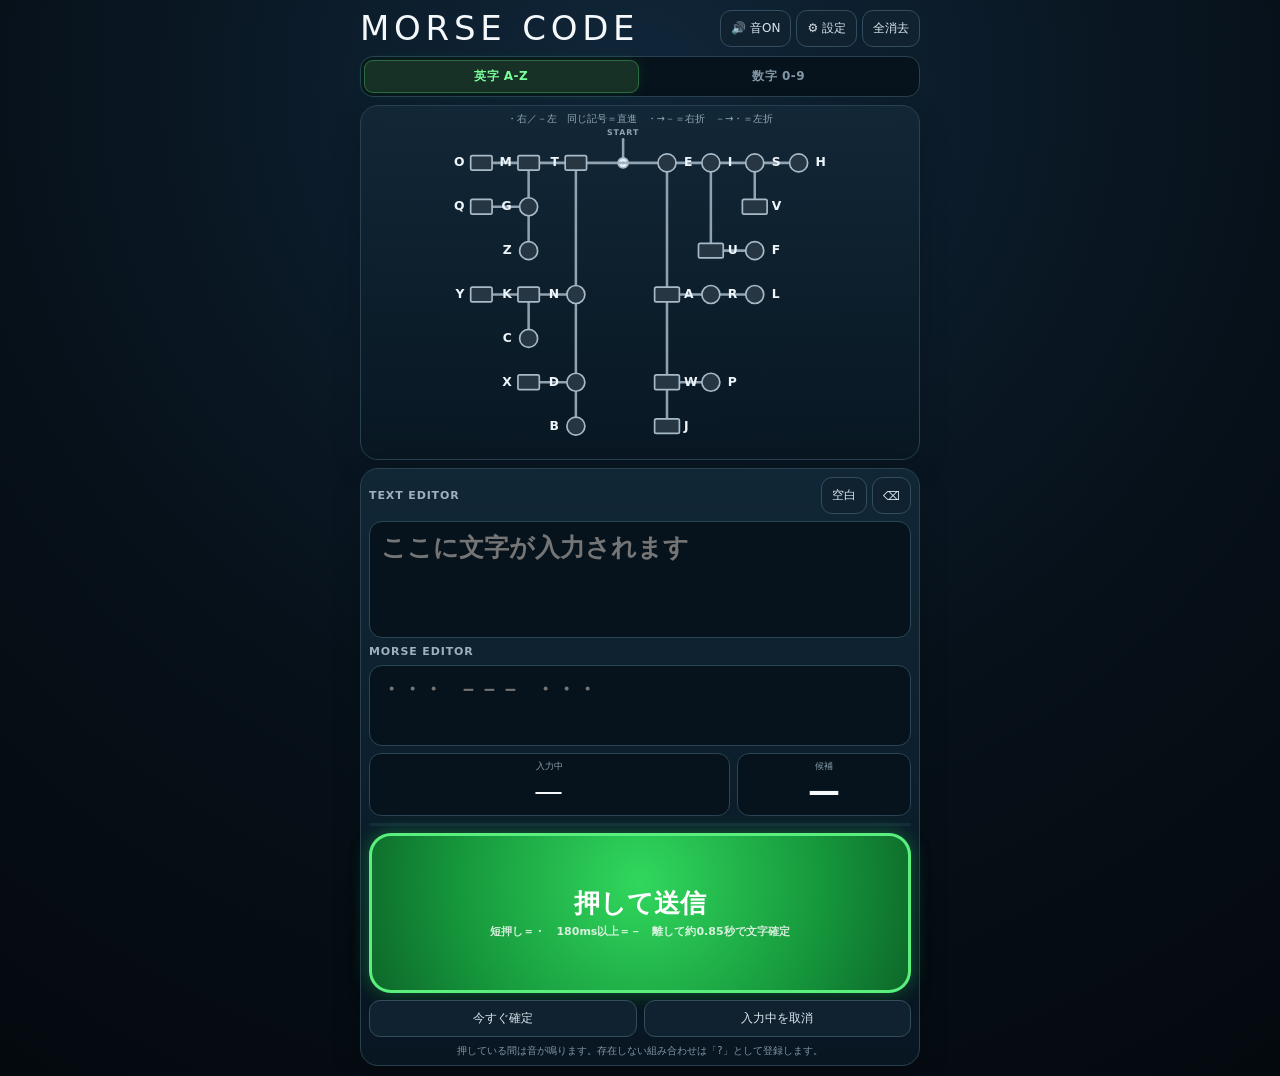
==== commit c0889e1b: "Add editable Morse input history editor" ====
--- a/morse/index.html
+++ b/morse/index.html
@@ -34,8 +34,9 @@
 .node-letter{fill:#eef5fa;font-size:22px;font-weight:700;dominant-baseline:middle}.root-dot{fill:#e7f1f8;stroke:#a8bac7;stroke-width:3}.root-label{fill:#8fa5b5;font-size:14px;font-weight:700;letter-spacing:.12em}
 .work{padding:8px;display:grid;gap:7px}
 .editor-head{display:flex;align-items:center;justify-content:space-between;gap:8px}.editor-title{font-size:11px;color:#9fb1bf;font-weight:700;letter-spacing:.08em}.editor-tools{display:flex;gap:5px}
-#editor{display:block;width:100%;height:clamp(70px,13svh,120px);resize:none;border:1px solid #2a4555;border-radius:13px;background:var(--panel2);color:#fff;padding:10px 11px;font:600 clamp(18px,5.5vw,25px)/1.45 ui-monospace,SFMono-Regular,Menlo,monospace;outline:none;-webkit-user-select:text;user-select:text;-webkit-touch-callout:default}
-#editor:focus{border-color:#4b7188;box-shadow:0 0 0 2px rgba(75,113,136,.18)}
+#editor,#morseEditor{display:block;width:100%;height:clamp(70px,13svh,120px);resize:none;border:1px solid #2a4555;border-radius:13px;background:var(--panel2);color:#fff;padding:10px 11px;font:600 clamp(18px,5.5vw,25px)/1.45 ui-monospace,SFMono-Regular,Menlo,monospace;outline:none;-webkit-user-select:text;user-select:text;-webkit-touch-callout:default}
+#morseEditor{height:clamp(48px,9svh,82px);font-size:clamp(15px,4.5vw,20px);letter-spacing:.06em}
+#editor:focus,#morseEditor:focus{border-color:#4b7188;box-shadow:0 0 0 2px rgba(75,113,136,.18)}
 .status{display:grid;grid-template-columns:1.35fr .65fr;gap:7px}.readout{background:var(--panel2);border:1px solid #2a4555;border-radius:12px;padding:6px 8px;text-align:center;min-height:54px}.label{font-size:9px;color:#8da2b2;margin-bottom:2px}.morse{font-size:clamp(21px,6vw,29px);letter-spacing:.08em;line-height:1.15;white-space:nowrap;overflow:hidden;text-overflow:ellipsis}.decoded{font-size:clamp(24px,7vw,32px);font-weight:800;line-height:1.05}
 .waitbar{height:3px;background:#152b39;border-radius:99px;overflow:hidden}.waitfill{height:100%;width:0;background:var(--green);box-shadow:0 0 8px rgba(37,240,90,.7)}
 #tap{width:100%;height:clamp(105px,18svh,160px);border:0;border-radius:22px;background:radial-gradient(circle at 50% 30%,#31d85d,#15953b 64%,#0d6629);color:#fff;font-size:clamp(20px,6vw,26px);font-weight:850;touch-action:none;box-shadow:0 0 0 3px #5bf07e inset,0 0 18px rgba(38,240,91,.34),0 10px 24px rgba(0,0,0,.24);transition:transform .06s,filter .06s}
@@ -50,10 +51,10 @@
 .preview{background:#06121b;border:1px solid #284554;border-radius:15px;padding:10px 12px;margin-bottom:11px;text-align:center}.preview-top{display:flex;align-items:center;justify-content:center;gap:7px;color:#a7bac7;font-size:11px}.preview-led{width:8px;height:8px;border-radius:50%;background:var(--green);box-shadow:0 0 9px var(--green)}.preview-code{font:800 25px/1.25 ui-monospace,SFMono-Regular,Menlo,monospace;letter-spacing:.1em;margin-top:5px}.preview-current{height:20px;margin-top:2px;color:var(--green);font-size:13px;font-weight:800}.setting-row{background:#0a1924;border:1px solid #294451;border-radius:15px;padding:11px;margin-top:9px}.setting-name{font-size:14px;font-weight:800}.setting-help{font-size:10px;color:#8499a8;margin-top:3px;line-height:1.45}.setting-control{display:grid;grid-template-columns:1fr 94px;gap:10px;align-items:center;margin-top:10px}.setting-control input[type="range"]{width:100%;accent-color:var(--green)}.number-wrap{display:flex;align-items:center;gap:4px}.number-wrap input{width:67px;background:#06121b;color:#fff;border:1px solid #3a596a;border-radius:9px;padding:8px 6px;text-align:right;font-weight:750;outline:none}.number-wrap input:focus{border-color:var(--green)}.unit{font-size:11px;color:#9aafbc}.scale-labels{display:flex;justify-content:space-between;color:#6f8796;font-size:9px;margin-top:1px}.setting-actions{display:grid;grid-template-columns:1fr 1fr;gap:8px;margin-top:11px}.settings-note{font-size:9px;color:#718794;line-height:1.45;margin:8px 2px 0;text-align:center}
 
 @media(max-width:380px){
-  body{padding-left:6px;padding-right:6px}.app{gap:6px}.title{font-size:18px;letter-spacing:.08em}.header-actions{gap:3px}.header-actions .mini{padding:7px 7px;font-size:11px}.mode-tab{padding:7px 8px;font-size:11px}.tree-stage{height:clamp(185px,33svh,260px)}.tree-title{font-size:9px}.node-letter{font-size:20px}.work{padding:6px;gap:5px}#editor{height:70px;padding:8px 9px}.readout{min-height:48px;padding:5px}.label{font-size:8px}#tap{height:100px;border-radius:18px}.bottom{gap:5px}.btn{padding:8px 5px}.hint{font-size:9px}.settings-backdrop{padding-left:5px;padding-right:5px}.settings-sheet{padding:10px;max-height:88svh}.setting-control{grid-template-columns:1fr 86px;gap:7px}.number-wrap input{width:60px}.preview-code{font-size:22px}
+  body{padding-left:6px;padding-right:6px}.app{gap:6px}.title{font-size:18px;letter-spacing:.08em}.header-actions{gap:3px}.header-actions .mini{padding:7px 7px;font-size:11px}.mode-tab{padding:7px 8px;font-size:11px}.tree-stage{height:clamp(185px,33svh,260px)}.tree-title{font-size:9px}.node-letter{font-size:20px}.work{padding:6px;gap:5px}#editor,#morseEditor{padding:8px 9px}#editor{height:70px}#morseEditor{height:52px}.readout{min-height:48px;padding:5px}.label{font-size:8px}#tap{height:100px;border-radius:18px}.bottom{gap:5px}.btn{padding:8px 5px}.hint{font-size:9px}.settings-backdrop{padding-left:5px;padding-right:5px}.settings-sheet{padding:10px;max-height:88svh}.setting-control{grid-template-columns:1fr 86px;gap:7px}.number-wrap input{width:60px}.preview-code{font-size:22px}
 }
 @media(max-height:680px){
-  body{padding-top:5px;padding-bottom:5px}.header{min-height:30px}.title{font-size:18px}.mode-tab{padding:6px 8px}.tree-stage{height:190px}#editor{height:62px;font-size:18px}.readout{min-height:45px}#tap{height:88px}.tap-sub{margin-top:1px}.hint{display:none}.settings-sheet{max-height:91svh}.preview{padding:7px 10px}.setting-row{padding:9px}.setting-help{line-height:1.3}
+  body{padding-top:5px;padding-bottom:5px}.header{min-height:30px}.title{font-size:18px}.mode-tab{padding:6px 8px}.tree-stage{height:190px}#editor{height:62px;font-size:18px}#morseEditor{height:46px;font-size:15px}.readout{min-height:45px}#tap{height:88px}.tap-sub{margin-top:1px}.hint{display:none}.settings-sheet{max-height:91svh}.preview{padding:7px 10px}.setting-row{padding:9px}.setting-help{line-height:1.3}
 }
 </style>
 </head>
@@ -87,6 +88,11 @@
       </div>
     </div>
     <textarea id="editor" aria-label="モールス解読テキスト" placeholder="ここに文字が入力されます"></textarea>
+
+    <div class="editor-head">
+      <div class="editor-title">MORSE EDITOR</div>
+    </div>
+    <textarea id="morseEditor" aria-label="認識されたモールス列" placeholder="・・・ －－－ ・・・"></textarea>
 
     <div class="status">
       <div class="readout"><div class="label">入力中</div><div id="morse" class="morse">—</div></div>
@@ -262,6 +268,7 @@
 const morseEl=document.getElementById('morse');
 const decoded=document.getElementById('decoded');
 const editor=document.getElementById('editor');
+const morseEditor=document.getElementById('morseEditor');
 const waitfill=document.getElementById('waitfill');
 let pressStart=0,pressing=false,current='',commitTimer=null,raf=null,gapStart=0;
 let soundOn=true,audioCtx=null,osc=null,gain=null;
@@ -291,7 +298,13 @@
   clearCurrent();activeMode=mode;saveMode();buildTree();render();
 }
 function scrollEditor(){editor.scrollTop=editor.scrollHeight;editor.setSelectionRange(editor.value.length,editor.value.length)}
+function scrollMorseEditor(){morseEditor.scrollTop=morseEditor.scrollHeight;morseEditor.setSelectionRange(morseEditor.value.length,morseEditor.value.length)}
 function appendText(s){editor.value+=s;scrollEditor()}
+function formatMorse(code){return code.replaceAll('.','・').replaceAll('-','－')}
+function appendMorse(code){
+  if(morseEditor.value&&!/[\s]$/.test(morseEditor.value))morseEditor.value+=' ';
+  morseEditor.value+=formatMorse(code);scrollMorseEditor();
+}
 function stopGapAnimation(){if(raf)cancelAnimationFrame(raf);raf=null;waitfill.style.width='0%'}
 function animateGap(){
   const pct=Math.min(100,(performance.now()-gapStart)/GAP_MS*100);waitfill.style.width=pct+'%';
@@ -306,7 +319,9 @@
 function commitCurrent(){
   clearTimeout(commitTimer);commitTimer=null;stopGapAnimation();
   if(!current)return;
-  appendText(getMap()[current]||'?');
+  const committed=current;
+  appendText(getMap()[committed]||'?');
+  appendMorse(committed);
   current='';render();
 }
 function clearCurrent(){clearTimeout(commitTimer);commitTimer=null;stopGapAnimation();current='';render()}
@@ -352,7 +367,7 @@
 document.getElementById('clearCurrent').onclick=clearCurrent;
 document.getElementById('addSpace').onclick=()=>{if(current)commitCurrent();appendText(' ')};
 document.getElementById('backspace').onclick=()=>{if(current){clearCurrent();return}editor.value=editor.value.slice(0,-1);scrollEditor()};
-document.getElementById('clearAll').onclick=()=>{clearCurrent();editor.value=''};
+document.getElementById('clearAll').onclick=()=>{clearCurrent();editor.value='';morseEditor.value=''};
 document.getElementById('soundToggle').onclick=e=>{soundOn=!soundOn;e.currentTarget.textContent=soundOn?'🔊 音ON':'🔇 音OFF';if(!soundOn)stopTone()};
 
 // Settings UI
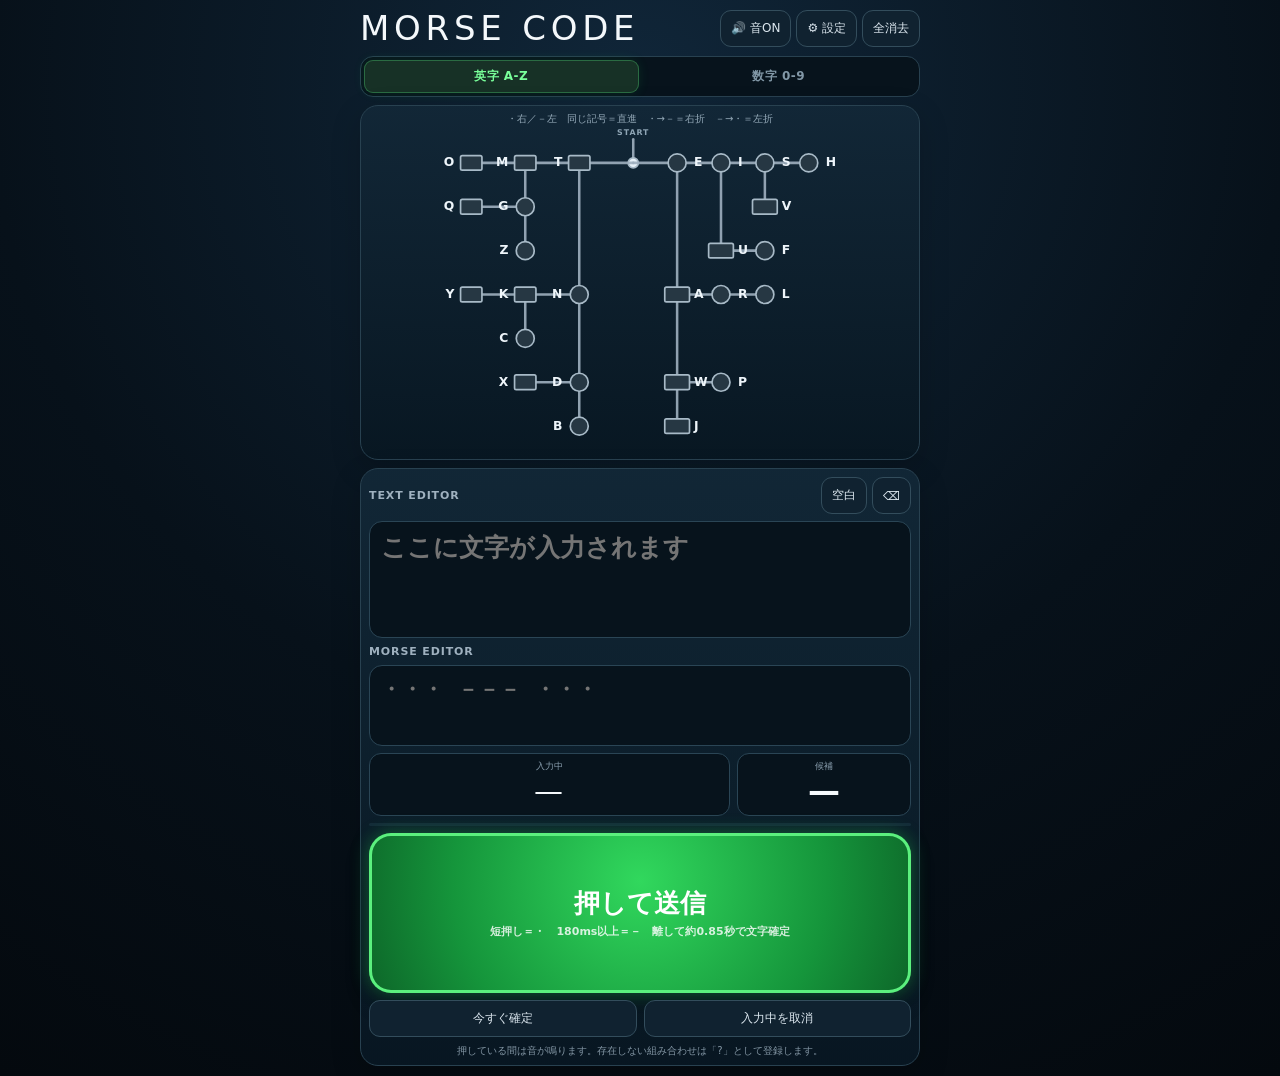
==== commit edf69d13: "Increase Morse letter tree left spacing" ====
--- a/morse/index.html
+++ b/morse/index.html
@@ -163,7 +163,7 @@
 };
 
 const MODES={
-  letters:{map:LETTER_MORSE,step:78,leftStep:84,edgeScale:{'-.':3,'-..':2,'.-':3,'.--':2,'..-':2}},
+  letters:{map:LETTER_MORSE,step:78,leftStep:96,edgeScale:{'-.':3,'-..':2,'.-':3,'.--':2,'..-':2}},
   numbers:{map:NUMBER_MORSE,step:58,leftStep:58,edgeScale:{}}
 };
 const MODE_KEY='morse_mode';
@@ -467,4 +467,4 @@
 buildTree();syncSettingsUI();render();
 </script>
 </body>
-</html>
+</html>
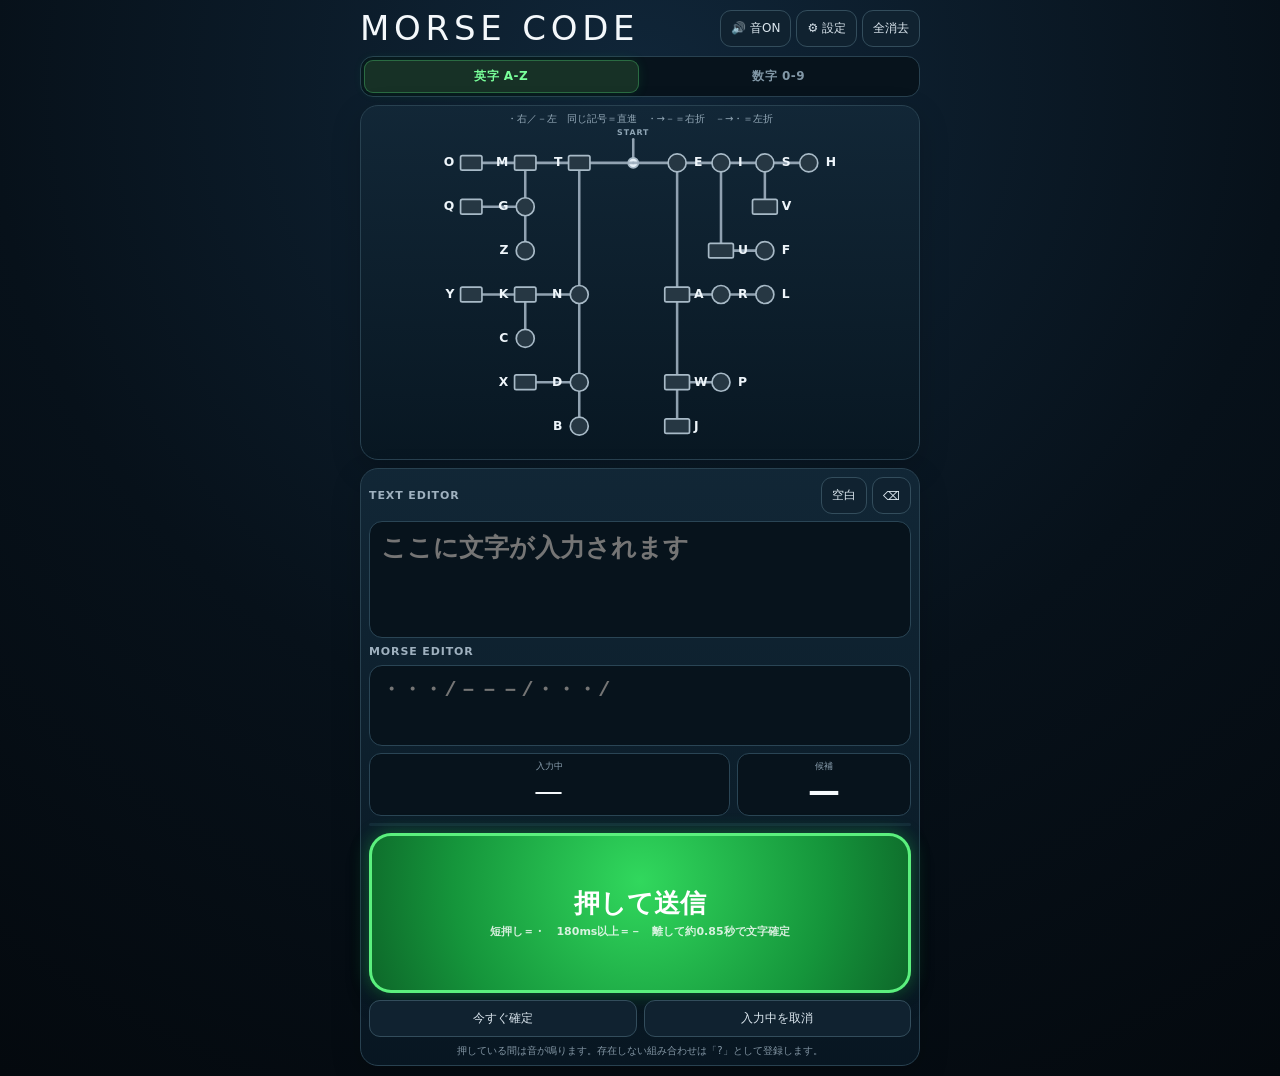
==== commit cf6558d8: "Add configurable Morse output separator" ====
--- a/morse/index.html
+++ b/morse/index.html
@@ -15,7 +15,7 @@
 body{min-height:100svh;padding:max(8px,env(safe-area-inset-top)) 10px max(10px,env(safe-area-inset-bottom));overscroll-behavior:none}
 body.settings-open{overflow:hidden}
 button,.tree-wrap{-webkit-user-select:none;user-select:none;-webkit-touch-callout:none}
-button,input{font:inherit}
+button,input,select{font:inherit}
 .app{width:min(100%,560px);margin:auto;display:grid;gap:8px}
 .header{display:flex;align-items:center;justify-content:space-between;gap:6px;min-height:38px}
 .title{font-size:clamp(19px,6.5vw,34px);font-weight:300;letter-spacing:.14em;white-space:nowrap}
@@ -48,7 +48,7 @@
 .settings-backdrop.open{display:flex}
 .settings-sheet{width:min(100%,560px);max-height:min(84svh,720px);overflow:auto;background:linear-gradient(180deg,#102534,#091723);border:1px solid #355263;border-radius:22px 22px 16px 16px;box-shadow:0 -14px 50px rgba(0,0,0,.45);padding:13px}
 .settings-head{display:flex;align-items:center;justify-content:space-between;gap:8px;margin-bottom:8px}.settings-title{font-size:19px;font-weight:800;letter-spacing:.04em}.close-settings{width:38px;height:38px;padding:0;border-radius:11px;font-size:20px}
-.preview{background:#06121b;border:1px solid #284554;border-radius:15px;padding:10px 12px;margin-bottom:11px;text-align:center}.preview-top{display:flex;align-items:center;justify-content:center;gap:7px;color:#a7bac7;font-size:11px}.preview-led{width:8px;height:8px;border-radius:50%;background:var(--green);box-shadow:0 0 9px var(--green)}.preview-code{font:800 25px/1.25 ui-monospace,SFMono-Regular,Menlo,monospace;letter-spacing:.1em;margin-top:5px}.preview-current{height:20px;margin-top:2px;color:var(--green);font-size:13px;font-weight:800}.setting-row{background:#0a1924;border:1px solid #294451;border-radius:15px;padding:11px;margin-top:9px}.setting-name{font-size:14px;font-weight:800}.setting-help{font-size:10px;color:#8499a8;margin-top:3px;line-height:1.45}.setting-control{display:grid;grid-template-columns:1fr 94px;gap:10px;align-items:center;margin-top:10px}.setting-control input[type="range"]{width:100%;accent-color:var(--green)}.number-wrap{display:flex;align-items:center;gap:4px}.number-wrap input{width:67px;background:#06121b;color:#fff;border:1px solid #3a596a;border-radius:9px;padding:8px 6px;text-align:right;font-weight:750;outline:none}.number-wrap input:focus{border-color:var(--green)}.unit{font-size:11px;color:#9aafbc}.scale-labels{display:flex;justify-content:space-between;color:#6f8796;font-size:9px;margin-top:1px}.setting-actions{display:grid;grid-template-columns:1fr 1fr;gap:8px;margin-top:11px}.settings-note{font-size:9px;color:#718794;line-height:1.45;margin:8px 2px 0;text-align:center}
+.preview{background:#06121b;border:1px solid #284554;border-radius:15px;padding:10px 12px;margin-bottom:11px;text-align:center}.preview-top{display:flex;align-items:center;justify-content:center;gap:7px;color:#a7bac7;font-size:11px}.preview-led{width:8px;height:8px;border-radius:50%;background:var(--green);box-shadow:0 0 9px var(--green)}.preview-code{font:800 25px/1.25 ui-monospace,SFMono-Regular,Menlo,monospace;letter-spacing:.1em;margin-top:5px}.preview-current{height:20px;margin-top:2px;color:var(--green);font-size:13px;font-weight:800}.setting-row{background:#0a1924;border:1px solid #294451;border-radius:15px;padding:11px;margin-top:9px}.setting-name{font-size:14px;font-weight:800}.setting-help{font-size:10px;color:#8499a8;margin-top:3px;line-height:1.45}.setting-control{display:grid;grid-template-columns:1fr 94px;gap:10px;align-items:center;margin-top:10px}.setting-control input[type="range"]{width:100%;accent-color:var(--green)}.number-wrap{display:flex;align-items:center;gap:4px}.number-wrap input{width:67px;background:#06121b;color:#fff;border:1px solid #3a596a;border-radius:9px;padding:8px 6px;text-align:right;font-weight:750;outline:none}.number-wrap input:focus{border-color:var(--green)}.unit{font-size:11px;color:#9aafbc}.scale-labels{display:flex;justify-content:space-between;color:#6f8796;font-size:9px;margin-top:1px}.setting-select{width:100%;margin-top:10px;background:#06121b;color:#fff;border:1px solid #3a596a;border-radius:10px;padding:9px 10px;font-weight:750;outline:none}.setting-select:focus{border-color:var(--green)}.setting-actions{display:grid;grid-template-columns:1fr 1fr;gap:8px;margin-top:11px}.settings-note{font-size:9px;color:#718794;line-height:1.45;margin:8px 2px 0;text-align:center}
 
 @media(max-width:380px){
   body{padding-left:6px;padding-right:6px}.app{gap:6px}.title{font-size:18px;letter-spacing:.08em}.header-actions{gap:3px}.header-actions .mini{padding:7px 7px;font-size:11px}.mode-tab{padding:7px 8px;font-size:11px}.tree-stage{height:clamp(185px,33svh,260px)}.tree-title{font-size:9px}.node-letter{font-size:20px}.work{padding:6px;gap:5px}#editor,#morseEditor{padding:8px 9px}#editor{height:70px}#morseEditor{height:52px}.readout{min-height:48px;padding:5px}.label{font-size:8px}#tap{height:100px;border-radius:18px}.bottom{gap:5px}.btn{padding:8px 5px}.hint{font-size:9px}.settings-backdrop{padding-left:5px;padding-right:5px}.settings-sheet{padding:10px;max-height:88svh}.setting-control{grid-template-columns:1fr 86px;gap:7px}.number-wrap input{width:60px}.preview-code{font-size:22px}
@@ -92,7 +92,7 @@
     <div class="editor-head">
       <div class="editor-title">MORSE EDITOR</div>
     </div>
-    <textarea id="morseEditor" aria-label="認識されたモールス列" placeholder="・・・ －－－ ・・・"></textarea>
+    <textarea id="morseEditor" aria-label="認識されたモールス列" placeholder="・・・/－－－/・・・/"></textarea>
 
     <div class="status">
       <div class="readout"><div class="label">入力中</div><div id="morse" class="morse">—</div></div>
@@ -140,6 +140,15 @@
         <div class="number-wrap"><input id="gapNumber" type="number" inputmode="numeric" min="300" max="2000" step="50" /><span class="unit">ms</span></div>
       </div>
       <div class="scale-labels"><span>速く確定</span><span>デフォルト 850ms</span><span>ゆっくり</span></div>
+    </div>
+
+    <div class="setting-row">
+      <div class="setting-name">モールス出力の文字区切り</div>
+      <div class="setting-help">MORSE EDITORで1文字の認識が確定した直後に追加する区切りです。既存の内容は変更しません。</div>
+      <select id="separatorSelect" class="setting-select" aria-label="モールス出力の文字区切り">
+        <option value="slash">/（スラッシュ・デフォルト）</option>
+        <option value="space">半角スペース</option>
+      </select>
     </div>
 
     <div class="setting-actions">
@@ -231,7 +240,7 @@
   for(const path of paths){
     const n=nodes[path];
     let shape;
-    if(n.symbol==='.'){
+    if(n.symbol==='.'){ 
       shape=el('circle',{cx:n.x,cy:n.y,r:16,class:'node-shape','data-path':path});
     }else{
       const dashW=n.x<ROOT.x?38:44;
@@ -247,9 +256,11 @@
 
 const DEFAULT_DASH_MS=180;
 const DEFAULT_GAP_MS=850;
+const DEFAULT_SEPARATOR='slash';
 const DASH_MIN=80,DASH_MAX=500,GAP_MIN=300,GAP_MAX=2000;
 const DASH_KEY='morse_dash_threshold';
 const GAP_KEY='morse_character_gap';
+const SEPARATOR_KEY='morse_output_separator';
 
 function clamp(v,min,max){return Math.min(max,Math.max(min,v))}
 function loadSetting(key,fallback,min,max){
@@ -258,10 +269,15 @@
     return Number.isFinite(v)&&v>=min&&v<=max?v:fallback;
   }catch(_){return fallback}
 }
+function loadSeparator(){
+  try{return localStorage.getItem(SEPARATOR_KEY)==='space'?'space':DEFAULT_SEPARATOR}catch(_){return DEFAULT_SEPARATOR}
+}
 function saveSetting(key,value){try{localStorage.setItem(key,String(value))}catch(_){}}
+function morseSeparator(){return MORSE_SEPARATOR==='space'?' ':'/'}
 
 let DASH_MS=loadSetting(DASH_KEY,DEFAULT_DASH_MS,DASH_MIN,DASH_MAX);
 let GAP_MS=loadSetting(GAP_KEY,DEFAULT_GAP_MS,GAP_MIN,GAP_MAX);
+let MORSE_SEPARATOR=loadSeparator();
 
 const tap=document.getElementById('tap');
 const tapSub=document.getElementById('tapSub');
@@ -302,8 +318,7 @@
 function appendText(s){editor.value+=s;scrollEditor()}
 function formatMorse(code){return code.replaceAll('.','・').replaceAll('-','－')}
 function appendMorse(code){
-  if(morseEditor.value&&!/[\s]$/.test(morseEditor.value))morseEditor.value+=' ';
-  morseEditor.value+=formatMorse(code);scrollMorseEditor();
+  morseEditor.value+=formatMorse(code)+morseSeparator();scrollMorseEditor();
 }
 function stopGapAnimation(){if(raf)cancelAnimationFrame(raf);raf=null;waitfill.style.width='0%'}
 function animateGap(){
@@ -376,12 +391,14 @@
 const dashNumber=document.getElementById('dashNumber');
 const gapRange=document.getElementById('gapRange');
 const gapNumber=document.getElementById('gapNumber');
+const separatorSelect=document.getElementById('separatorSelect');
 const previewCurrent=document.getElementById('previewCurrent');
 let settingsOpen=false,previewToken=0,previewOsc=null,previewGain=null;
 
 function syncSettingsUI(){
   dashRange.value=DASH_MS;dashNumber.value=DASH_MS;
   gapRange.value=GAP_MS;gapNumber.value=GAP_MS;
+  separatorSelect.value=MORSE_SEPARATOR;
 }
 function applyDash(value){
   const v=clamp(Math.round(Number(value)||DEFAULT_DASH_MS),DASH_MIN,DASH_MAX);
@@ -393,11 +410,16 @@
   if(current&&!pressing)scheduleCommit();
   restartPreview();
 }
+function applySeparator(value){
+  MORSE_SEPARATOR=value==='space'?'space':DEFAULT_SEPARATOR;
+  saveSetting(SEPARATOR_KEY,MORSE_SEPARATOR);syncSettingsUI();
+}
 
 dashRange.addEventListener('input',e=>applyDash(e.target.value));
 gapRange.addEventListener('input',e=>applyGap(e.target.value));
 dashNumber.addEventListener('change',e=>applyDash(e.target.value));
 gapNumber.addEventListener('change',e=>applyGap(e.target.value));
+separatorSelect.addEventListener('change',e=>applySeparator(e.target.value));
 dashNumber.addEventListener('keydown',e=>{if(e.key==='Enter'){e.preventDefault();applyDash(e.currentTarget.value);e.currentTarget.blur()}});
 gapNumber.addEventListener('keydown',e=>{if(e.key==='Enter'){e.preventDefault();applyGap(e.currentTarget.value);e.currentTarget.blur()}});
 
@@ -460,11 +482,11 @@
 document.getElementById('openSettings').onclick=openSettings;
 document.getElementById('closeSettings').onclick=closeSettings;
 document.getElementById('doneSettings').onclick=closeSettings;
-document.getElementById('resetSettings').onclick=()=>{DASH_MS=DEFAULT_DASH_MS;GAP_MS=DEFAULT_GAP_MS;saveSetting(DASH_KEY,DASH_MS);saveSetting(GAP_KEY,GAP_MS);syncSettingsUI();render();if(current&&!pressing)scheduleCommit();restartPreview()};
+document.getElementById('resetSettings').onclick=()=>{DASH_MS=DEFAULT_DASH_MS;GAP_MS=DEFAULT_GAP_MS;MORSE_SEPARATOR=DEFAULT_SEPARATOR;saveSetting(DASH_KEY,DASH_MS);saveSetting(GAP_KEY,GAP_MS);saveSetting(SEPARATOR_KEY,MORSE_SEPARATOR);syncSettingsUI();render();if(current&&!pressing)scheduleCommit();restartPreview()};
 settingsBackdrop.addEventListener('pointerdown',e=>{if(e.target===settingsBackdrop)closeSettings()});
 document.addEventListener('keydown',e=>{if(e.key==='Escape'&&settingsOpen)closeSettings()});
 
 buildTree();syncSettingsUI();render();
 </script>
 </body>
-</html>+</html>
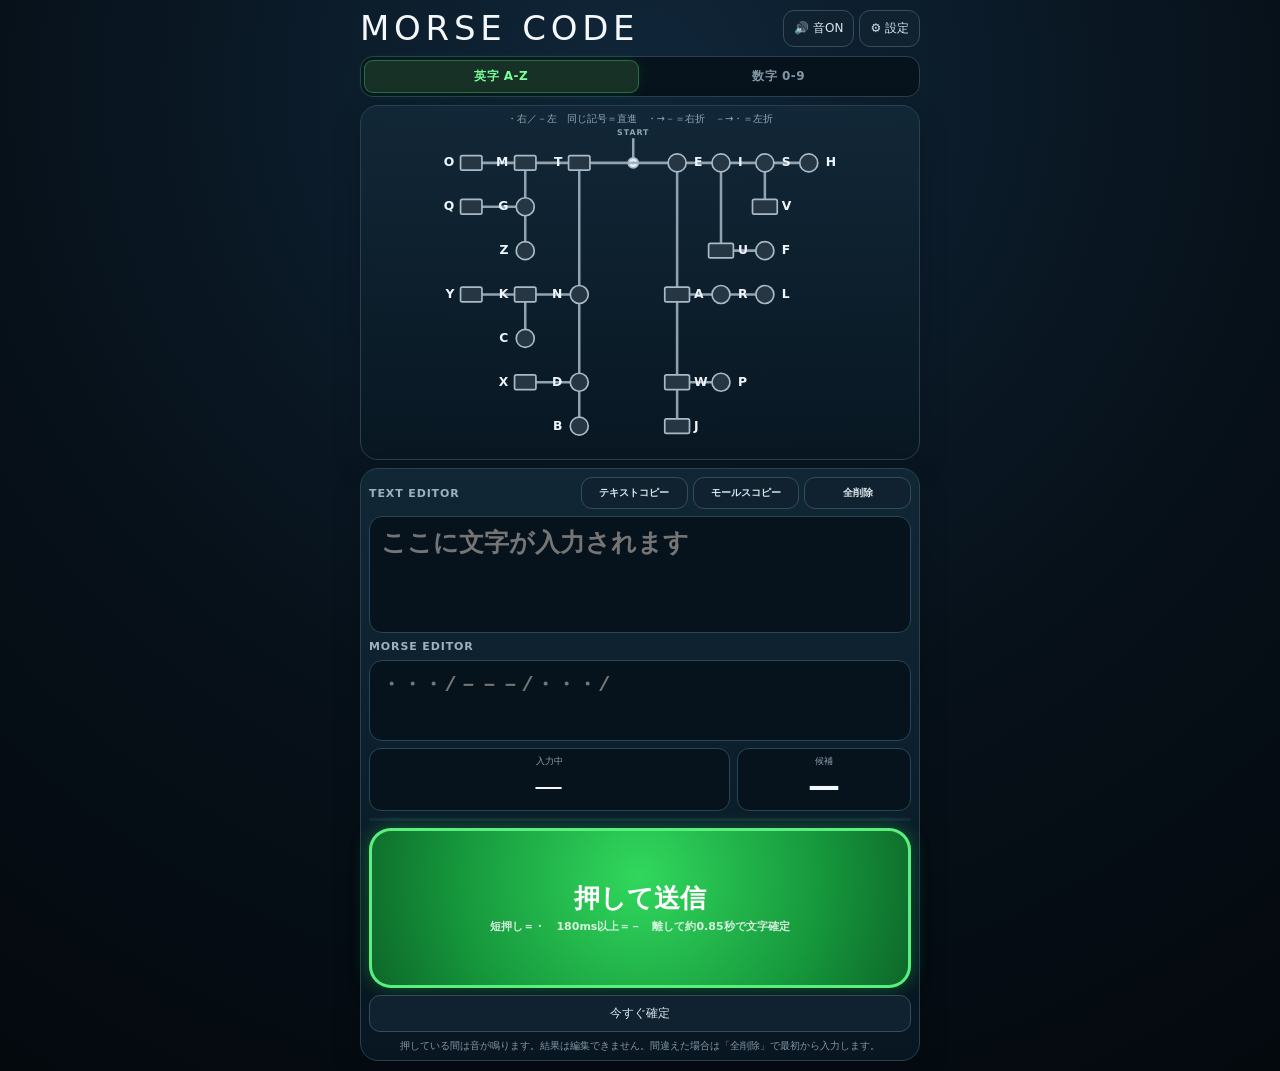
==== commit e1dcef7b: "Make Morse output read-only one-take mode" ====
--- a/morse/index.html
+++ b/morse/index.html
@@ -33,15 +33,15 @@
 .node-shape{fill:#263743;stroke:#a8bac7;stroke-width:3}.node-shape.on{fill:var(--green);stroke:#8affaa;filter:drop-shadow(0 0 4px #20ff58) drop-shadow(0 0 10px #20ff58)}
 .node-letter{fill:#eef5fa;font-size:22px;font-weight:700;dominant-baseline:middle}.root-dot{fill:#e7f1f8;stroke:#a8bac7;stroke-width:3}.root-label{fill:#8fa5b5;font-size:14px;font-weight:700;letter-spacing:.12em}
 .work{padding:8px;display:grid;gap:7px}
-.editor-head{display:flex;align-items:center;justify-content:space-between;gap:8px}.editor-title{font-size:11px;color:#9fb1bf;font-weight:700;letter-spacing:.08em}.editor-tools{display:flex;gap:5px}
-#editor,#morseEditor{display:block;width:100%;height:clamp(70px,13svh,120px);resize:none;border:1px solid #2a4555;border-radius:13px;background:var(--panel2);color:#fff;padding:10px 11px;font:600 clamp(18px,5.5vw,25px)/1.45 ui-monospace,SFMono-Regular,Menlo,monospace;outline:none;-webkit-user-select:text;user-select:text;-webkit-touch-callout:default}
+.editor-head{display:flex;align-items:center;justify-content:space-between;gap:8px}.editor-title{font-size:11px;color:#9fb1bf;font-weight:700;letter-spacing:.08em;white-space:nowrap}.editor-tools{flex:1;display:grid;grid-template-columns:repeat(3,minmax(0,1fr));gap:5px;max-width:330px}.editor-tools .mini{min-width:0;padding:8px 4px;font-size:10px;font-weight:750;white-space:nowrap}
+#editor,#morseEditor{display:block;width:100%;height:clamp(70px,13svh,120px);resize:none;border:1px solid #2a4555;border-radius:13px;background:var(--panel2);color:#fff;padding:10px 11px;font:600 clamp(18px,5.5vw,25px)/1.45 ui-monospace,SFMono-Regular,Menlo,monospace;outline:none;-webkit-user-select:text;user-select:text;-webkit-touch-callout:default;caret-color:transparent;cursor:default}
 #morseEditor{height:clamp(48px,9svh,82px);font-size:clamp(15px,4.5vw,20px);letter-spacing:.06em}
-#editor:focus,#morseEditor:focus{border-color:#4b7188;box-shadow:0 0 0 2px rgba(75,113,136,.18)}
+#editor:focus,#morseEditor:focus{border-color:#2a4555;box-shadow:none}
 .status{display:grid;grid-template-columns:1.35fr .65fr;gap:7px}.readout{background:var(--panel2);border:1px solid #2a4555;border-radius:12px;padding:6px 8px;text-align:center;min-height:54px}.label{font-size:9px;color:#8da2b2;margin-bottom:2px}.morse{font-size:clamp(21px,6vw,29px);letter-spacing:.08em;line-height:1.15;white-space:nowrap;overflow:hidden;text-overflow:ellipsis}.decoded{font-size:clamp(24px,7vw,32px);font-weight:800;line-height:1.05}
 .waitbar{height:3px;background:#152b39;border-radius:99px;overflow:hidden}.waitfill{height:100%;width:0;background:var(--green);box-shadow:0 0 8px rgba(37,240,90,.7)}
 #tap{width:100%;height:clamp(105px,18svh,160px);border:0;border-radius:22px;background:radial-gradient(circle at 50% 30%,#31d85d,#15953b 64%,#0d6629);color:#fff;font-size:clamp(20px,6vw,26px);font-weight:850;touch-action:none;box-shadow:0 0 0 3px #5bf07e inset,0 0 18px rgba(38,240,91,.34),0 10px 24px rgba(0,0,0,.24);transition:transform .06s,filter .06s}
 .tap-sub{display:block;font-size:11px;font-weight:600;opacity:.82;margin-top:3px}#tap.active{transform:scale(.985);filter:brightness(1.28);box-shadow:0 0 0 4px #8affaa inset,0 0 24px #21ff58,0 0 45px rgba(33,255,88,.45)}
-.bottom{display:grid;grid-template-columns:1fr 1fr;gap:7px}.btn{padding:9px 7px;font-size:12px}.hint{text-align:center;color:var(--muted);font-size:10px;line-height:1.35;margin:0}
+.bottom{display:grid;grid-template-columns:1fr;gap:7px}.btn{padding:9px 7px;font-size:12px}.hint{text-align:center;color:var(--muted);font-size:10px;line-height:1.35;margin:0}
 
 /* Settings bottom sheet */
 .settings-backdrop{position:fixed;inset:0;background:rgba(0,0,0,.62);backdrop-filter:blur(5px);-webkit-backdrop-filter:blur(5px);display:none;align-items:flex-end;justify-content:center;z-index:50;padding:12px 10px max(10px,env(safe-area-inset-bottom))}
@@ -51,7 +51,7 @@
 .preview{background:#06121b;border:1px solid #284554;border-radius:15px;padding:10px 12px;margin-bottom:11px;text-align:center}.preview-top{display:flex;align-items:center;justify-content:center;gap:7px;color:#a7bac7;font-size:11px}.preview-led{width:8px;height:8px;border-radius:50%;background:var(--green);box-shadow:0 0 9px var(--green)}.preview-code{font:800 25px/1.25 ui-monospace,SFMono-Regular,Menlo,monospace;letter-spacing:.1em;margin-top:5px}.preview-current{height:20px;margin-top:2px;color:var(--green);font-size:13px;font-weight:800}.setting-row{background:#0a1924;border:1px solid #294451;border-radius:15px;padding:11px;margin-top:9px}.setting-name{font-size:14px;font-weight:800}.setting-help{font-size:10px;color:#8499a8;margin-top:3px;line-height:1.45}.setting-control{display:grid;grid-template-columns:1fr 94px;gap:10px;align-items:center;margin-top:10px}.setting-control input[type="range"]{width:100%;accent-color:var(--green)}.number-wrap{display:flex;align-items:center;gap:4px}.number-wrap input{width:67px;background:#06121b;color:#fff;border:1px solid #3a596a;border-radius:9px;padding:8px 6px;text-align:right;font-weight:750;outline:none}.number-wrap input:focus{border-color:var(--green)}.unit{font-size:11px;color:#9aafbc}.scale-labels{display:flex;justify-content:space-between;color:#6f8796;font-size:9px;margin-top:1px}.setting-select{width:100%;margin-top:10px;background:#06121b;color:#fff;border:1px solid #3a596a;border-radius:10px;padding:9px 10px;font-weight:750;outline:none}.setting-select:focus{border-color:var(--green)}.setting-actions{display:grid;grid-template-columns:1fr 1fr;gap:8px;margin-top:11px}.settings-note{font-size:9px;color:#718794;line-height:1.45;margin:8px 2px 0;text-align:center}
 
 @media(max-width:380px){
-  body{padding-left:6px;padding-right:6px}.app{gap:6px}.title{font-size:18px;letter-spacing:.08em}.header-actions{gap:3px}.header-actions .mini{padding:7px 7px;font-size:11px}.mode-tab{padding:7px 8px;font-size:11px}.tree-stage{height:clamp(185px,33svh,260px)}.tree-title{font-size:9px}.node-letter{font-size:20px}.work{padding:6px;gap:5px}#editor,#morseEditor{padding:8px 9px}#editor{height:70px}#morseEditor{height:52px}.readout{min-height:48px;padding:5px}.label{font-size:8px}#tap{height:100px;border-radius:18px}.bottom{gap:5px}.btn{padding:8px 5px}.hint{font-size:9px}.settings-backdrop{padding-left:5px;padding-right:5px}.settings-sheet{padding:10px;max-height:88svh}.setting-control{grid-template-columns:1fr 86px;gap:7px}.number-wrap input{width:60px}.preview-code{font-size:22px}
+  body{padding-left:6px;padding-right:6px}.app{gap:6px}.title{font-size:18px;letter-spacing:.08em}.header-actions{gap:3px}.header-actions .mini{padding:7px 7px;font-size:11px}.mode-tab{padding:7px 8px;font-size:11px}.tree-stage{height:clamp(185px,33svh,260px)}.tree-title{font-size:9px}.node-letter{font-size:20px}.work{padding:6px;gap:5px}.editor-head{gap:5px}.editor-title{font-size:9px}.editor-tools{gap:3px}.editor-tools .mini{padding:7px 2px;font-size:9px}#editor,#morseEditor{padding:8px 9px}#editor{height:70px}#morseEditor{height:52px}.readout{min-height:48px;padding:5px}.label{font-size:8px}#tap{height:100px;border-radius:18px}.bottom{gap:5px}.btn{padding:8px 5px}.hint{font-size:9px}.settings-backdrop{padding-left:5px;padding-right:5px}.settings-sheet{padding:10px;max-height:88svh}.setting-control{grid-template-columns:1fr 86px;gap:7px}.number-wrap input{width:60px}.preview-code{font-size:22px}
 }
 @media(max-height:680px){
   body{padding-top:5px;padding-bottom:5px}.header{min-height:30px}.title{font-size:18px}.mode-tab{padding:6px 8px}.tree-stage{height:190px}#editor{height:62px;font-size:18px}#morseEditor{height:46px;font-size:15px}.readout{min-height:45px}#tap{height:88px}.tap-sub{margin-top:1px}.hint{display:none}.settings-sheet{max-height:91svh}.preview{padding:7px 10px}.setting-row{padding:9px}.setting-help{line-height:1.3}
@@ -65,7 +65,6 @@
     <div class="header-actions">
       <button id="soundToggle" class="mini" type="button">🔊 音ON</button>
       <button id="openSettings" class="mini" type="button">⚙️ 設定</button>
-      <button id="clearAll" class="mini" type="button">全消去</button>
     </div>
   </div>
 
@@ -83,16 +82,17 @@
     <div class="editor-head">
       <div class="editor-title">TEXT EDITOR</div>
       <div class="editor-tools">
-        <button id="addSpace" class="mini" type="button">空白</button>
-        <button id="backspace" class="mini" type="button">⌫</button>
+        <button id="copyText" class="mini" type="button">テキストコピー</button>
+        <button id="copyMorse" class="mini" type="button">モールスコピー</button>
+        <button id="clearAll" class="mini" type="button">全削除</button>
       </div>
     </div>
-    <textarea id="editor" aria-label="モールス解読テキスト" placeholder="ここに文字が入力されます"></textarea>
+    <textarea id="editor" readonly aria-readonly="true" aria-label="モールス解読テキスト（表示専用）" placeholder="ここに文字が入力されます"></textarea>
 
     <div class="editor-head">
       <div class="editor-title">MORSE EDITOR</div>
     </div>
-    <textarea id="morseEditor" aria-label="認識されたモールス列" placeholder="・・・/－－－/・・・/"></textarea>
+    <textarea id="morseEditor" readonly aria-readonly="true" aria-label="認識されたモールス列（表示専用）" placeholder="・・・/－－－/・・・/"></textarea>
 
     <div class="status">
       <div class="readout"><div class="label">入力中</div><div id="morse" class="morse">—</div></div>
@@ -103,9 +103,8 @@
     <button id="tap" type="button">押して送信<span id="tapSub" class="tap-sub"></span></button>
     <div class="bottom">
       <button id="commitNow" class="btn" type="button">今すぐ確定</button>
-      <button id="clearCurrent" class="btn" type="button">入力中を取消</button>
-    </div>
-    <p id="hint" class="hint">押している間は音が鳴ります。存在しない組み合わせは「?」として登録します。</p>
+    </div>
+    <p id="hint" class="hint">押している間は音が鳴ります。結果は編集できません。間違えた場合は「全削除」で最初から入力します。</p>
   </section>
 </main>
 
@@ -240,7 +239,7 @@
   for(const path of paths){
     const n=nodes[path];
     let shape;
-    if(n.symbol==='.'){ 
+    if(n.symbol==='.'){
       shape=el('circle',{cx:n.x,cy:n.y,r:16,class:'node-shape','data-path':path});
     }else{
       const dashW=n.x<ROOT.x?38:44;
@@ -294,7 +293,7 @@
   const numbers=activeMode==='numbers';
   lettersTab.classList.toggle('active',!numbers);numbersTab.classList.toggle('active',numbers);
   lettersTab.setAttribute('aria-selected',String(!numbers));numbersTab.setAttribute('aria-selected',String(numbers));
-  hint.textContent=numbers?'数字は5打で完成します。途中の有効な経路は「…」、存在しない組み合わせは「?」です。':'押している間は音が鳴ります。存在しない組み合わせは「?」として登録します。';
+  hint.textContent=numbers?'数字は5打で完成します。結果は編集できません。間違えた場合は「全削除」で最初から入力します。':'押している間は音が鳴ります。結果は編集できません。間違えた場合は「全削除」で最初から入力します。';
 }
 function candidateText(){
   if(!current)return'—';
@@ -311,10 +310,11 @@
 }
 function setMode(mode){
   if(mode===activeMode)return;
-  clearCurrent();activeMode=mode;saveMode();buildTree();render();
-}
-function scrollEditor(){editor.scrollTop=editor.scrollHeight;editor.setSelectionRange(editor.value.length,editor.value.length)}
-function scrollMorseEditor(){morseEditor.scrollTop=morseEditor.scrollHeight;morseEditor.setSelectionRange(morseEditor.value.length,morseEditor.value.length)}
+  if(current)commitCurrent();
+  activeMode=mode;saveMode();buildTree();render();
+}
+function scrollEditor(){editor.scrollTop=editor.scrollHeight}
+function scrollMorseEditor(){morseEditor.scrollTop=morseEditor.scrollHeight}
 function appendText(s){editor.value+=s;scrollEditor()}
 function formatMorse(code){return code.replaceAll('.','・').replaceAll('-','－')}
 function appendMorse(code){
@@ -340,6 +340,9 @@
   current='';render();
 }
 function clearCurrent(){clearTimeout(commitTimer);commitTimer=null;stopGapAnimation();current='';render()}
+function clearAll(){
+  clearCurrent();editor.value='';morseEditor.value='';scrollEditor();scrollMorseEditor();
+}
 
 function ensureAudio(){
   if(!audioCtx){const AC=window.AudioContext||window.webkitAudioContext;if(AC)audioCtx=new AC()}
@@ -368,6 +371,23 @@
   if(e.cancelable)e.preventDefault();if(!pressing)return;
   const ms=performance.now()-pressStart;pressing=false;tap.classList.remove('active');stopTone();
   current+=ms<DASH_MS?'.':'-';render();scheduleCommit();
+}
+
+async function copyOutput(value,button){
+  const original=button.textContent;
+  let copied=false;
+  try{
+    if(navigator.clipboard&&window.isSecureContext){await navigator.clipboard.writeText(value);copied=true}
+  }catch(_){}
+  if(!copied){
+    const helper=document.createElement('textarea');
+    helper.value=value;helper.setAttribute('readonly','');helper.style.position='fixed';helper.style.opacity='0';helper.style.pointerEvents='none';
+    document.body.appendChild(helper);helper.select();helper.setSelectionRange(0,helper.value.length);
+    try{copied=document.execCommand('copy')}catch(_){}
+    helper.remove();
+  }
+  button.textContent=copied?'コピー済み':'コピー失敗';
+  setTimeout(()=>{button.textContent=original},900);
 }
 
 tap.addEventListener('pointerdown',down);
@@ -379,10 +399,9 @@
 numbersTab.addEventListener('click',()=>setMode('numbers'));
 
 document.getElementById('commitNow').onclick=commitCurrent;
-document.getElementById('clearCurrent').onclick=clearCurrent;
-document.getElementById('addSpace').onclick=()=>{if(current)commitCurrent();appendText(' ')};
-document.getElementById('backspace').onclick=()=>{if(current){clearCurrent();return}editor.value=editor.value.slice(0,-1);scrollEditor()};
-document.getElementById('clearAll').onclick=()=>{clearCurrent();editor.value='';morseEditor.value=''};
+document.getElementById('copyText').onclick=e=>copyOutput(editor.value,e.currentTarget);
+document.getElementById('copyMorse').onclick=e=>copyOutput(morseEditor.value,e.currentTarget);
+document.getElementById('clearAll').onclick=clearAll;
 document.getElementById('soundToggle').onclick=e=>{soundOn=!soundOn;e.currentTarget.textContent=soundOn?'🔊 音ON':'🔇 音OFF';if(!soundOn)stopTone()};
 
 // Settings UI
